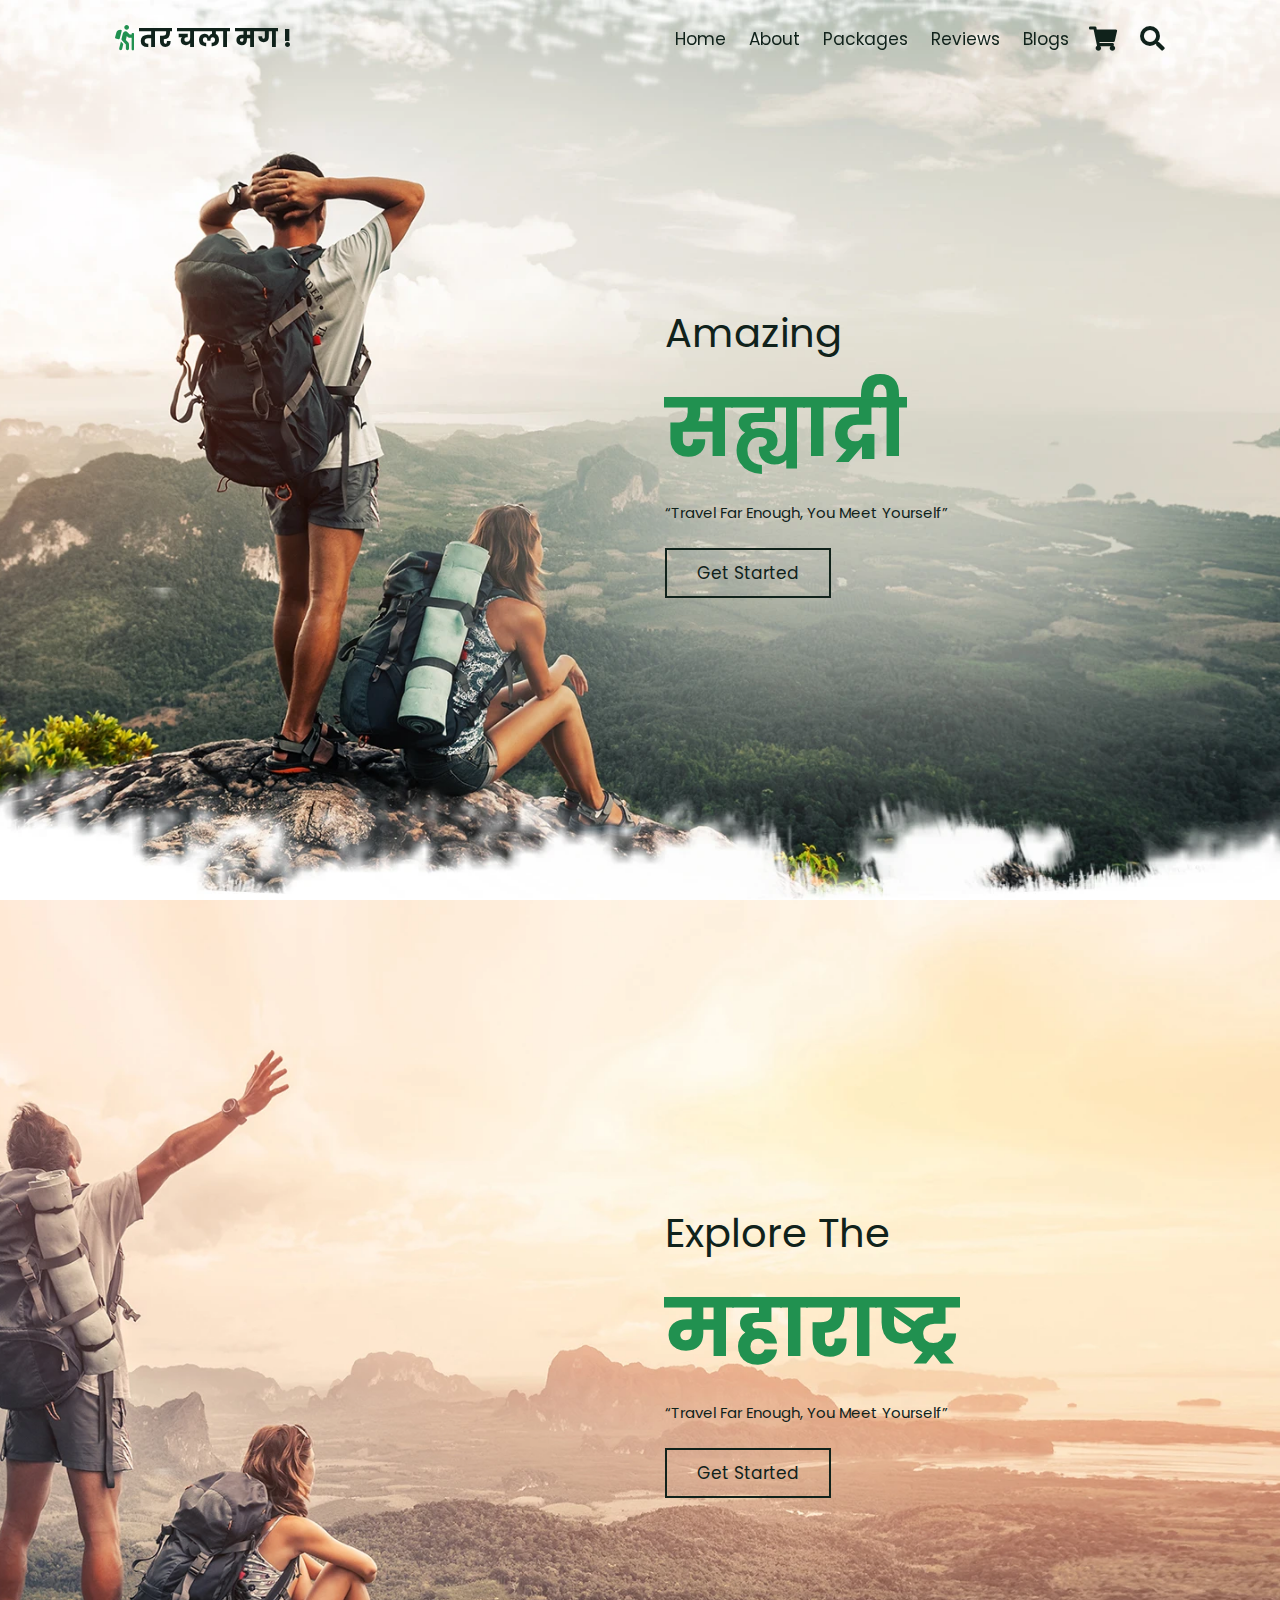
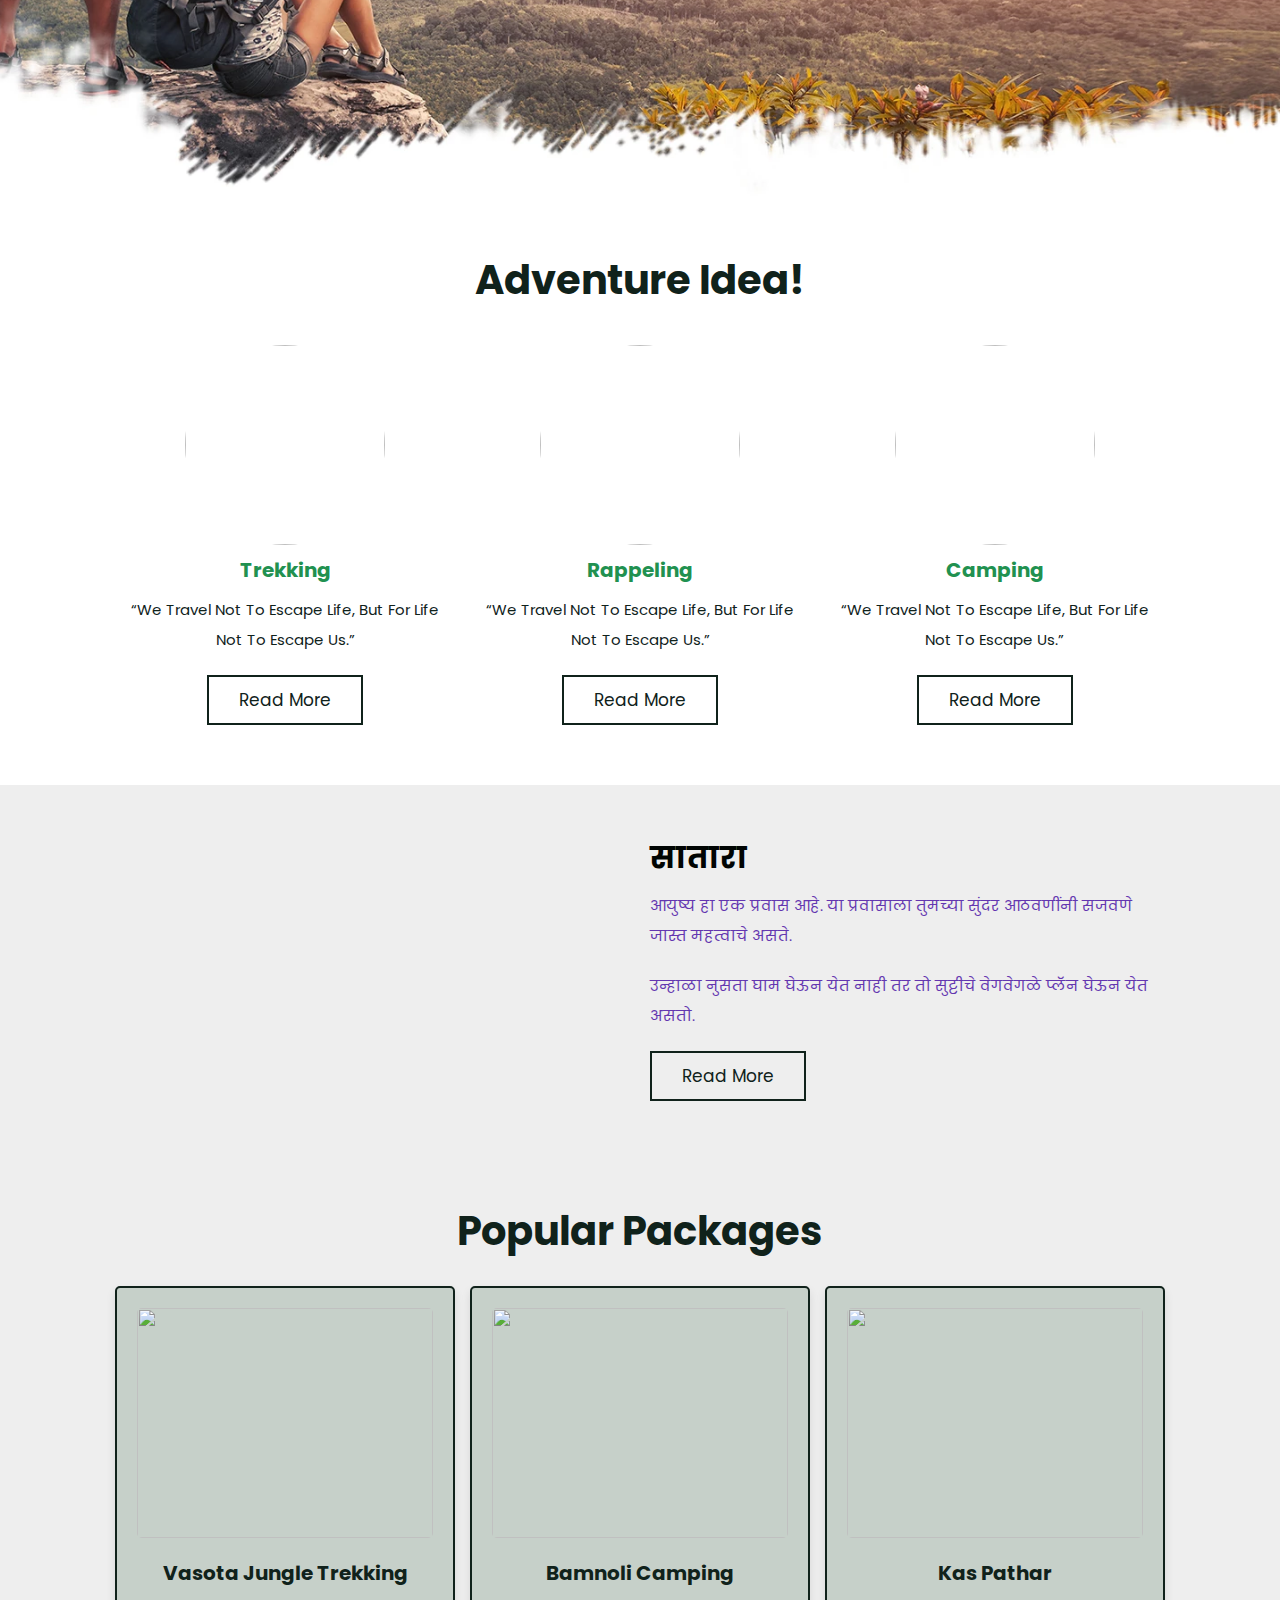
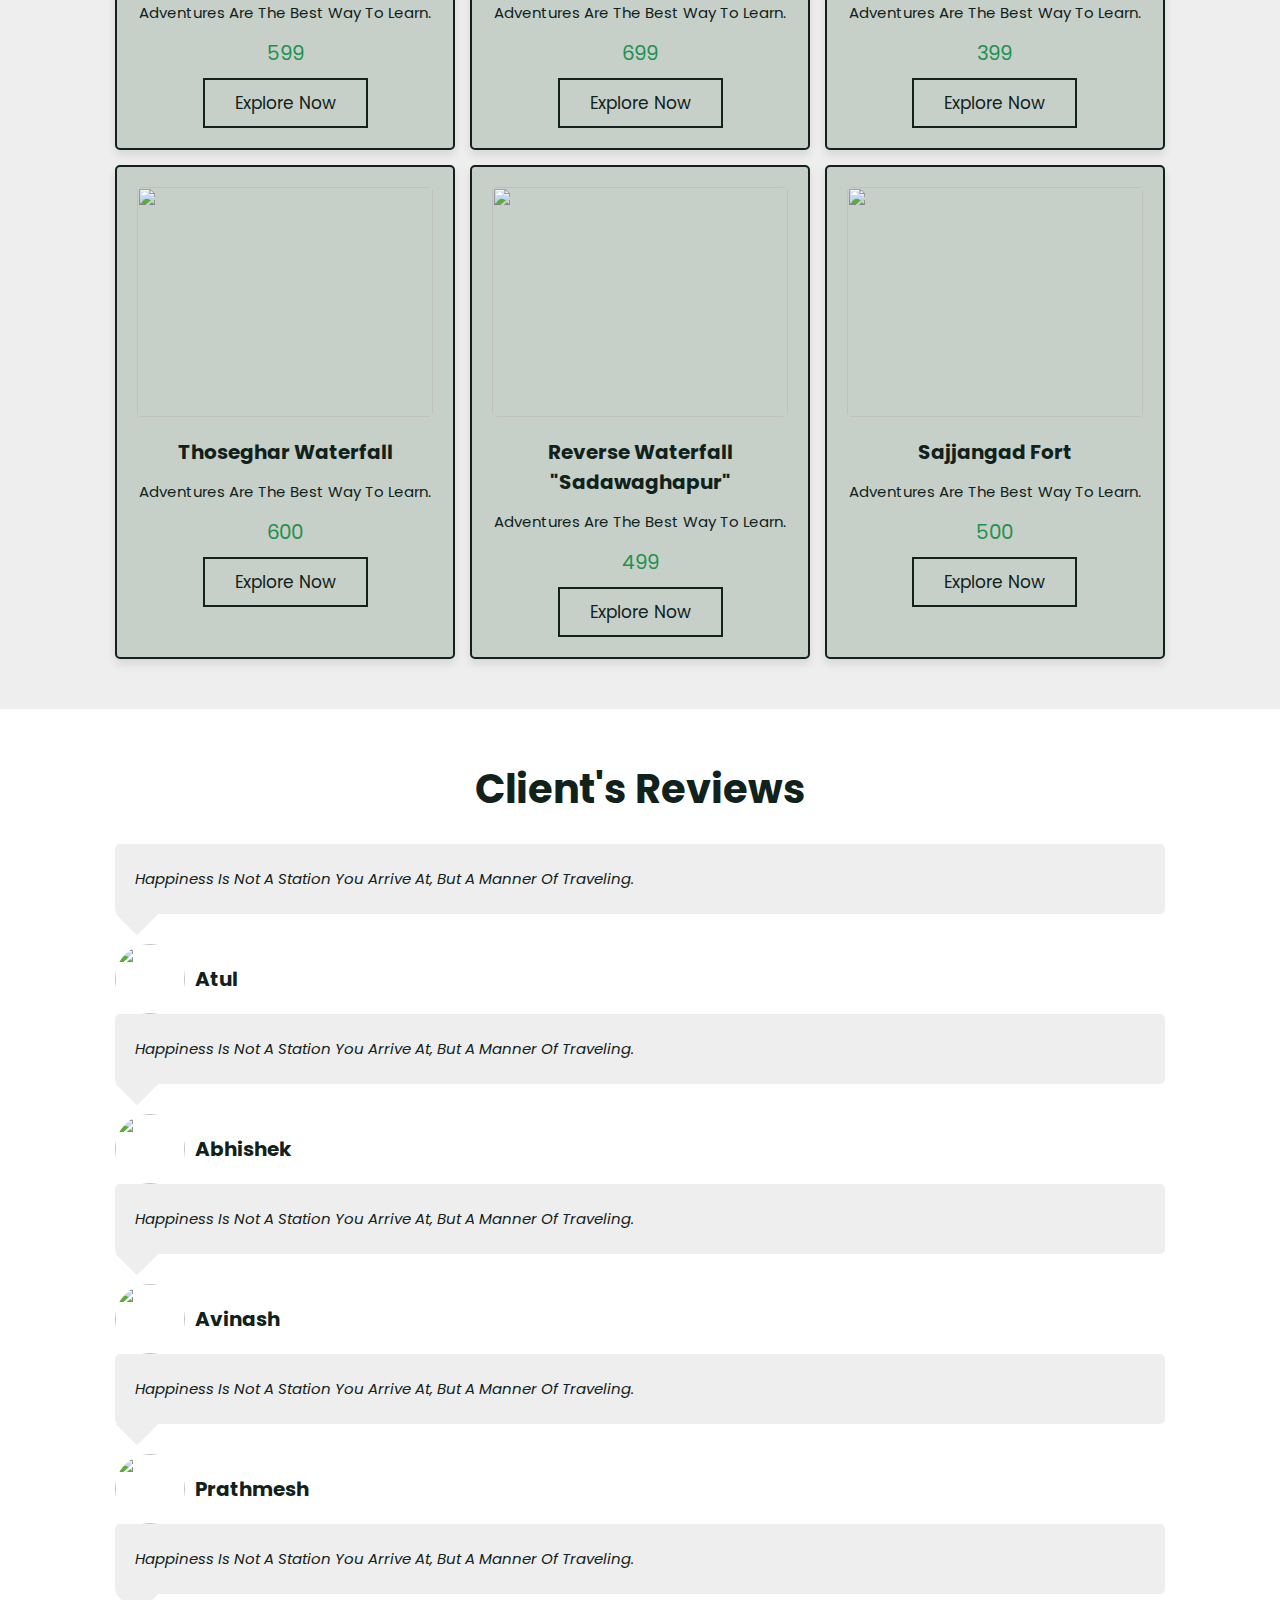
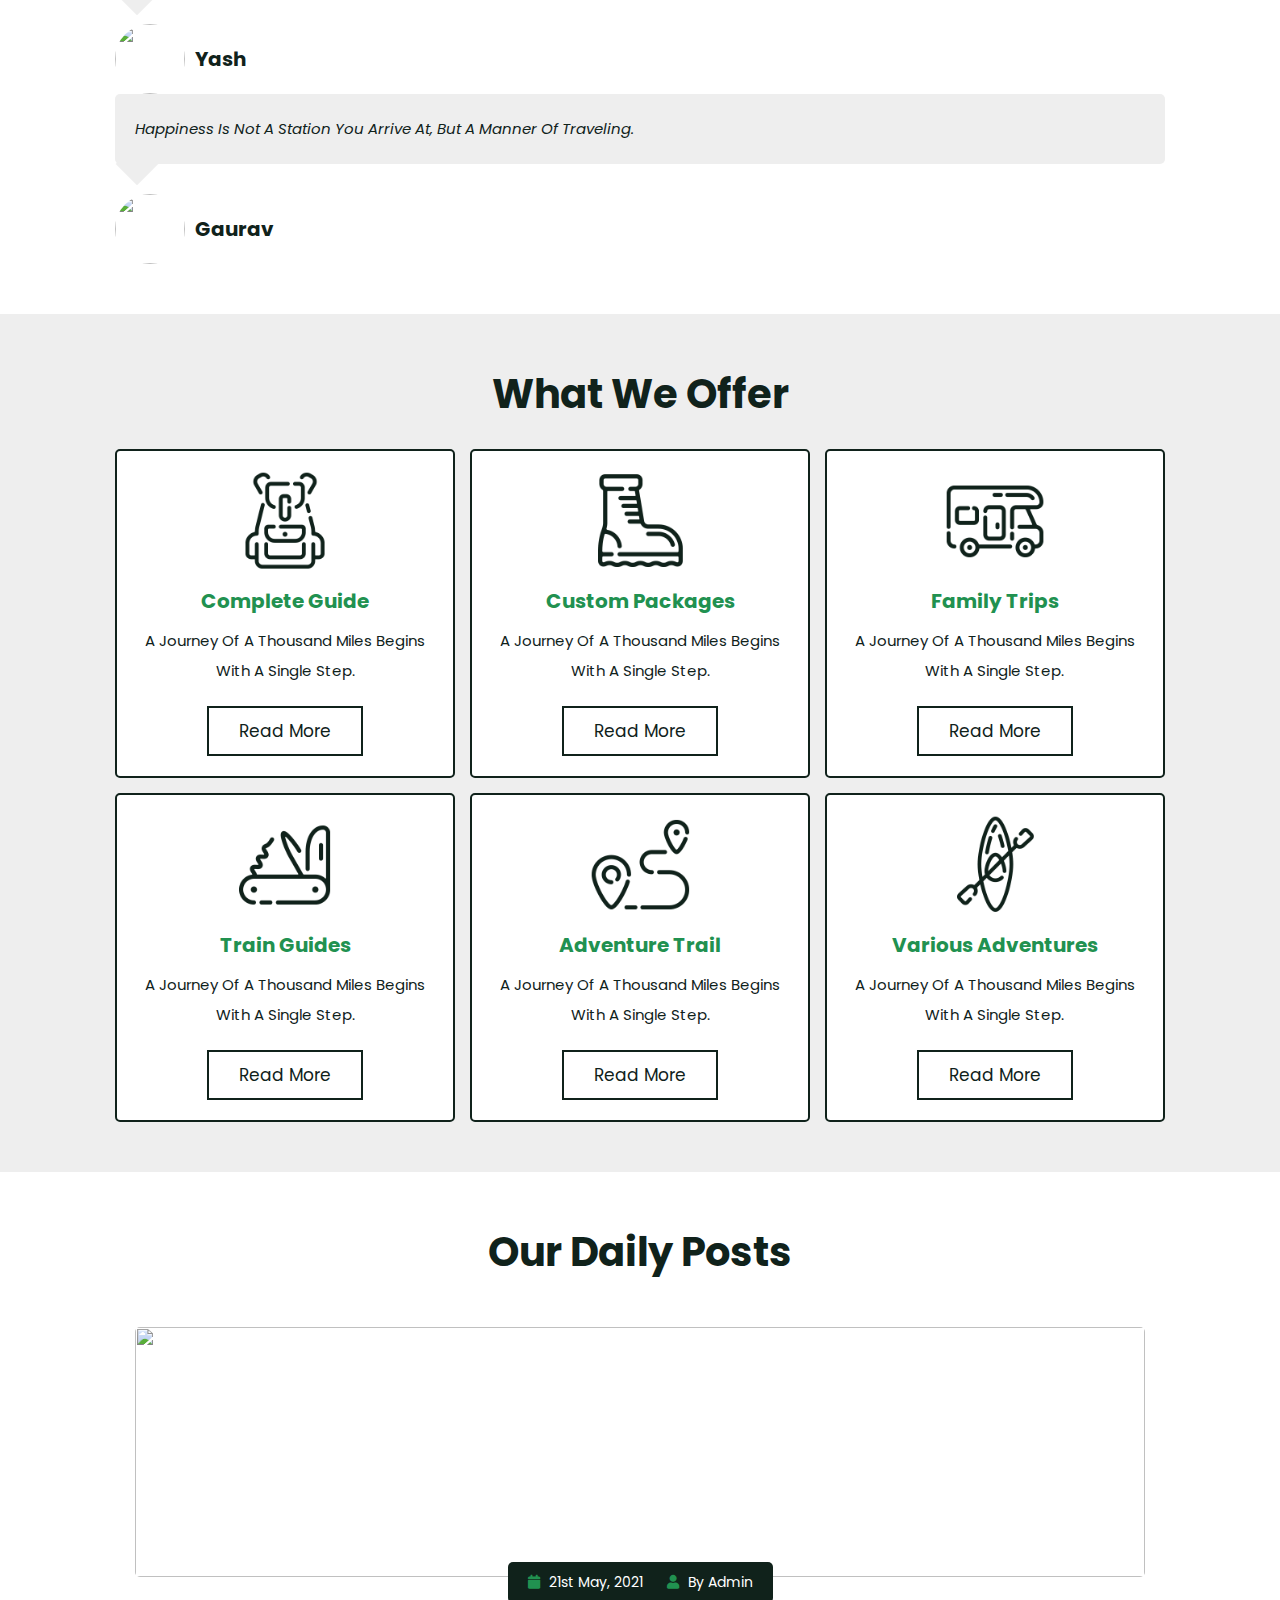
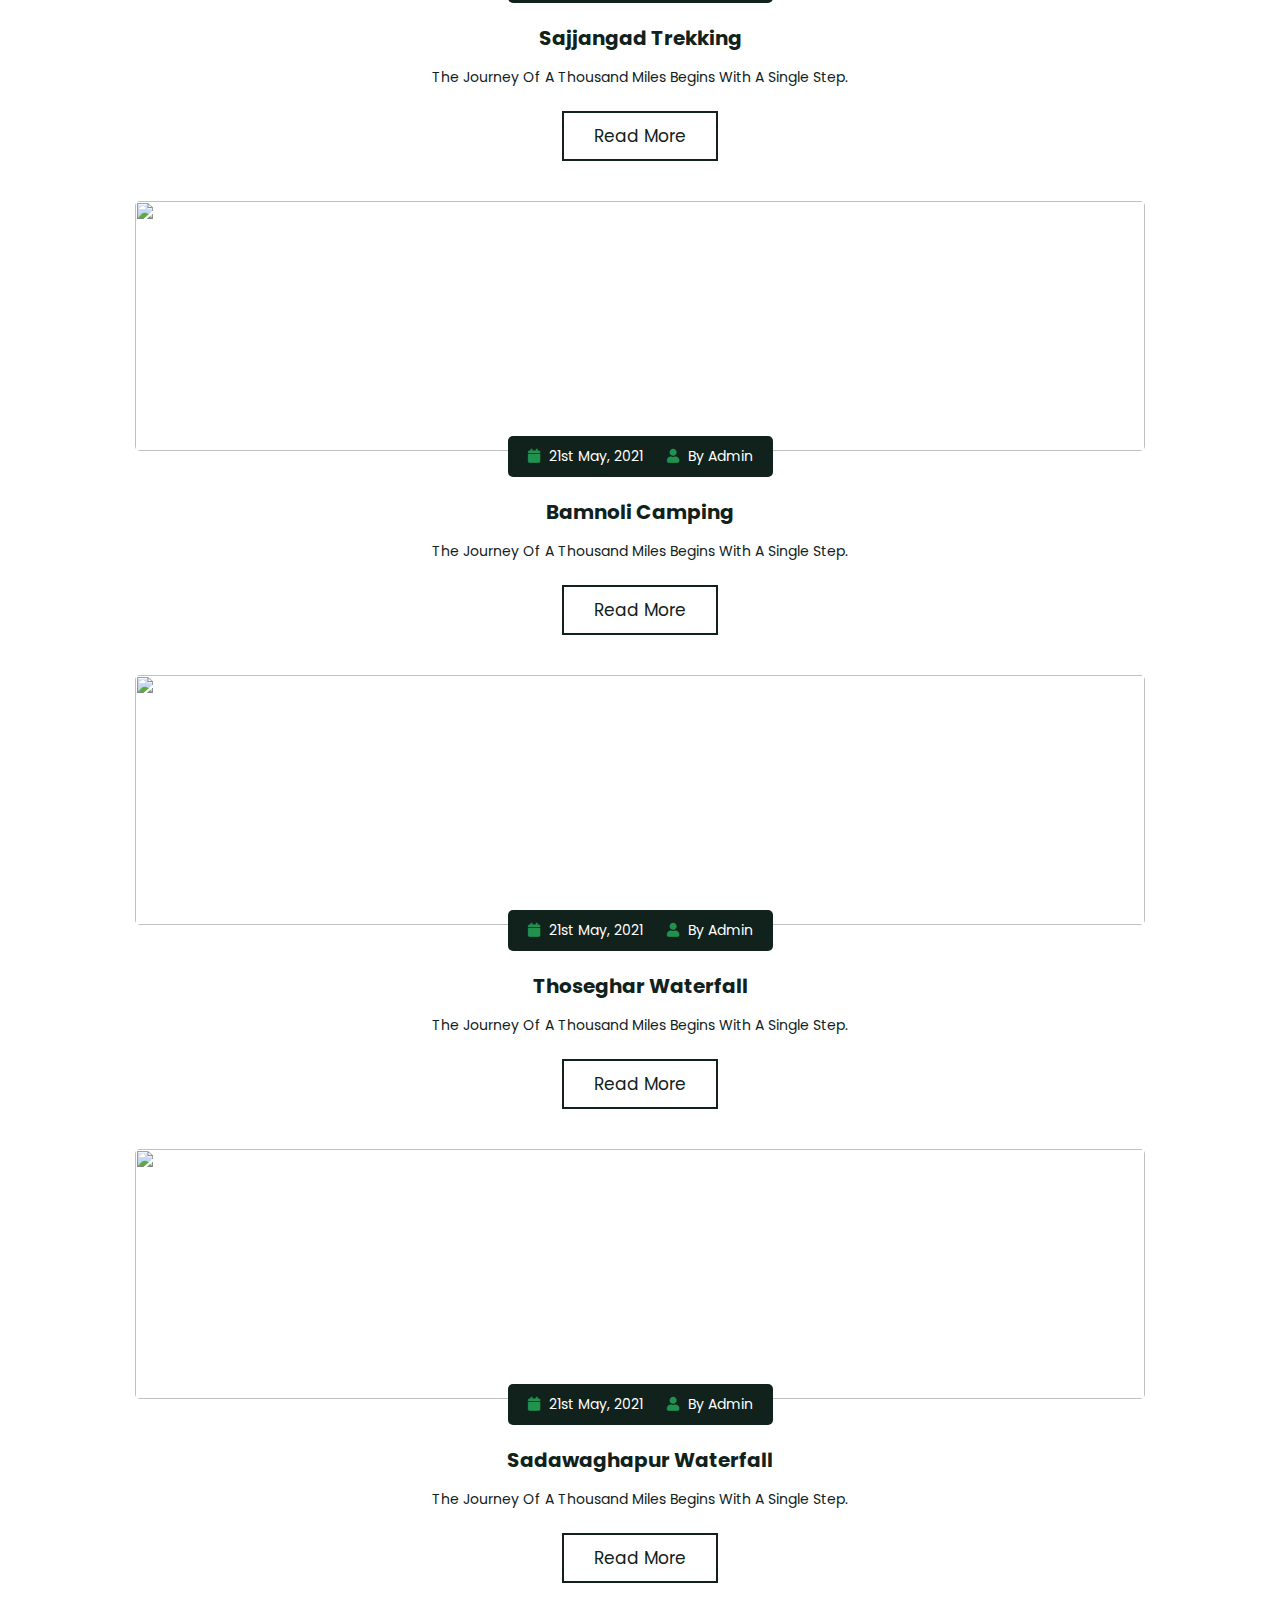
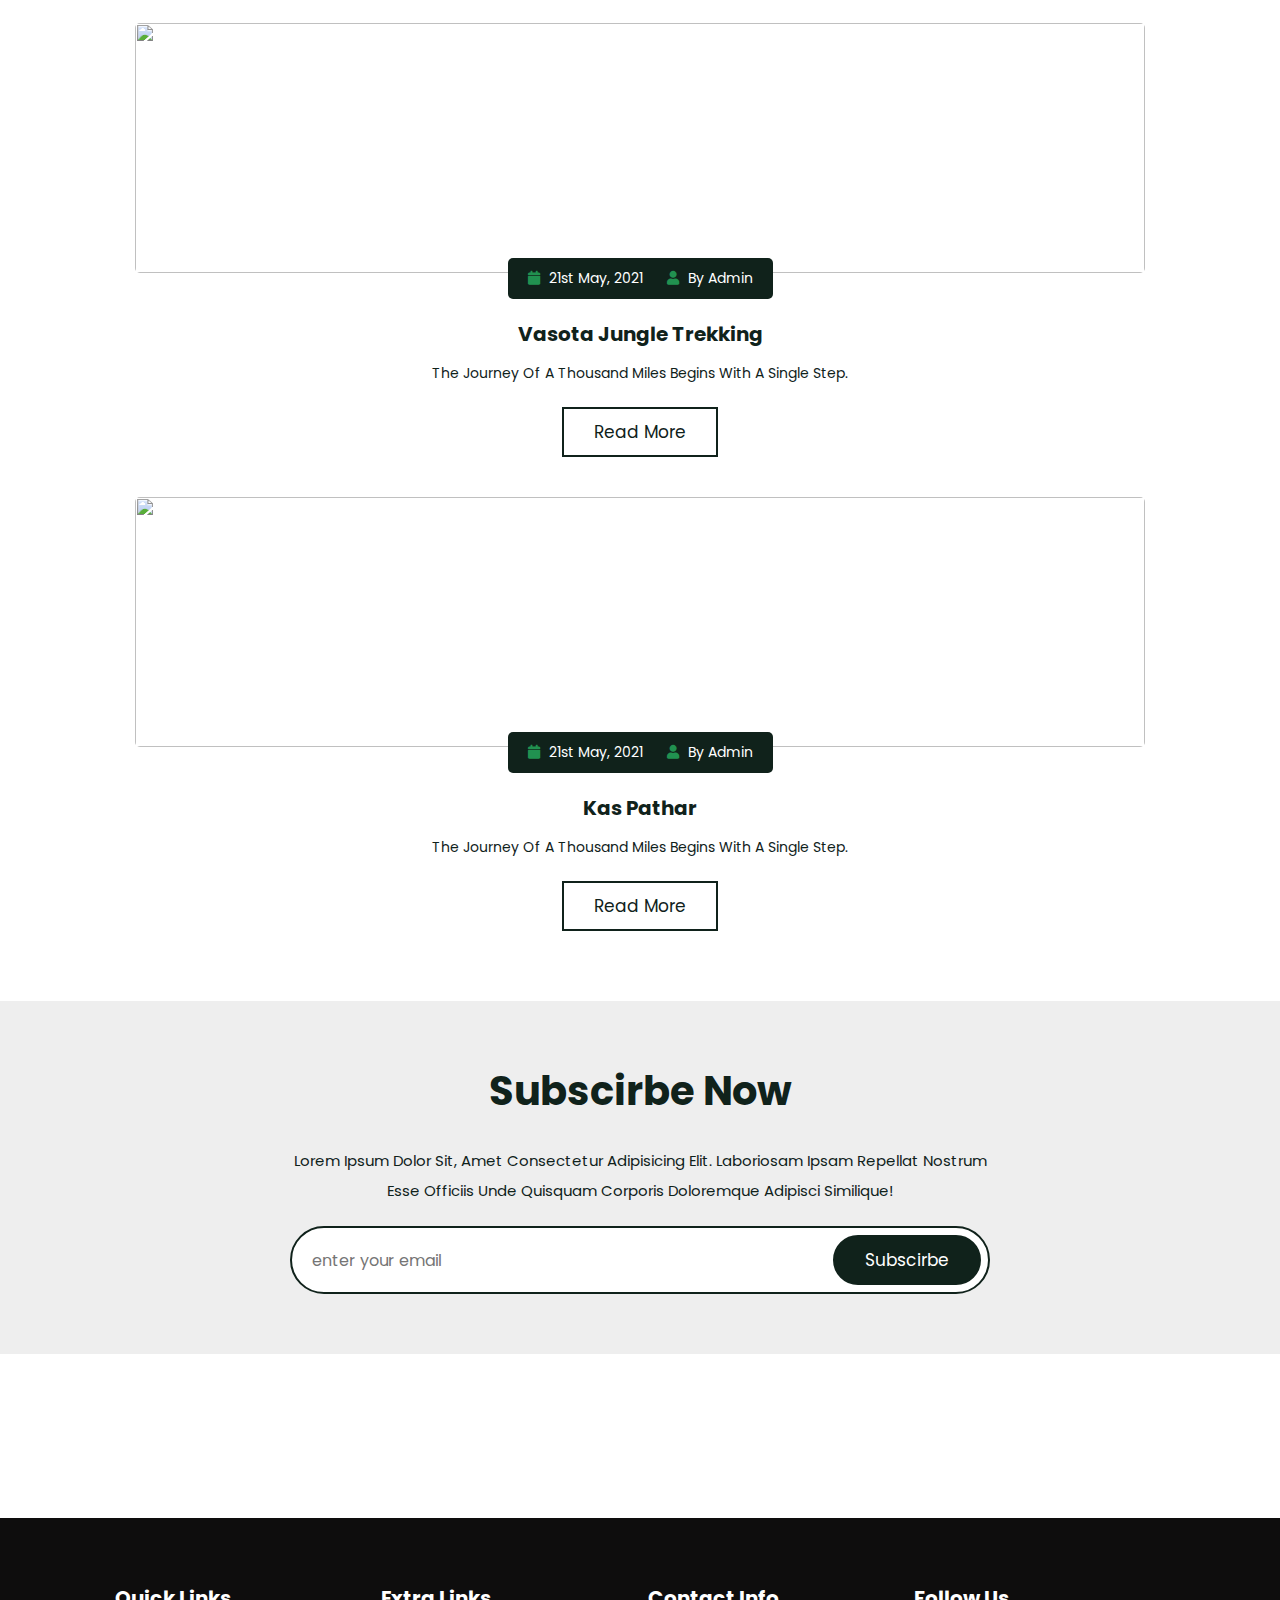
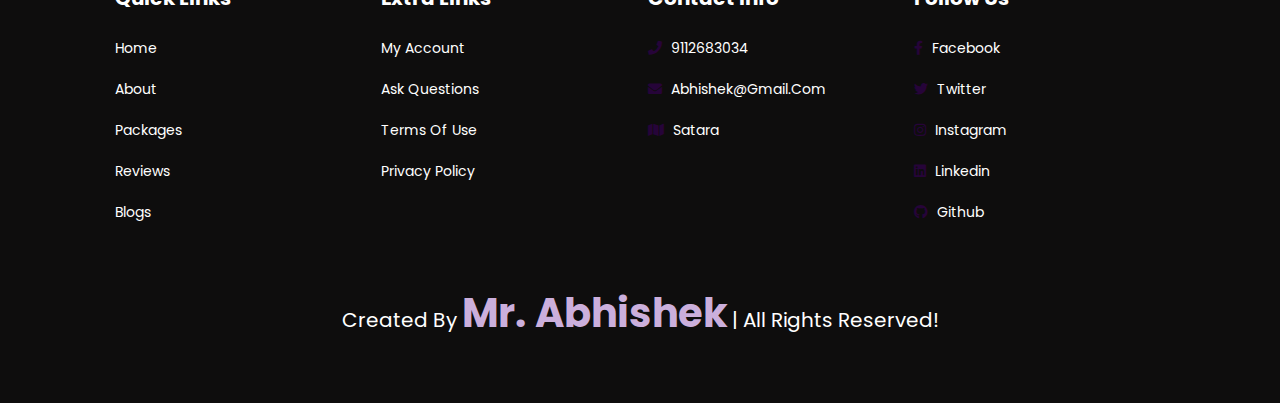
==== index.html @ 370c6c67 "Add files via upload" ====
<!DOCTYPE html>
<html lang="en">
<head>
    <meta charset="UTF-8">
    <meta http-equiv="X-UA-Compatible" content="IE=edge">
    <meta name="viewport" content="width=device-width, initial-scale=1.0">
    <title> सह्याद्रीचे ट्रेकर्स </title>

    <!-- font awesome cdn link  -->
    <link rel="stylesheet" href="https://cdnjs.cloudflare.com/ajax/libs/font-awesome/5.15.4/css/all.min.css">

    <link rel="stylesheet" href="https://unpkg.com/swiper@7/swiper-bundle.min.css" />

    <!-- custom css file link  -->
    <link rel="stylesheet" href="travel.css">

</head>

<header class="header">

    <a href="#" class="logo"> <i class="fas fa-hiking"></i> तर चला मग ! </a>

    <nav class="navbar">
        <div id="nav-close" class="fas fa-times"></div>
        <a href="#home">home</a>
        <a href="#about">about</a>
        <a href="#packages">packages</a>
        <a href="#reviews">reviews</a>
        <a href="#blogs">blogs</a>
    </nav>

    <div class="icons">
        <div id="menu-btn" class="fas fa-bars"></div>
        <a href="#" class="fas fa-shopping-cart"></a>
        <div id="search-btn" class="fas fa-search"></div>
    </div>

</header>

<div class="search-form">

    <div id="close-search" class="fas fa-times"></div>

    <form action="">
        <input type="search" name="" placeholder="search here..." id="search-box">
        <label for="search-box" class="fas fa-search"></label>
    </form>
</div>



<!-- home section starts  -->

<section class="home" id="home">

    <div class="swiper home-slider">

        <div class="swiper-wrapper">

            <div class="swiper-slide">
                <div class="box second" style="background: url(images/home-bg-1.jpg) no-repeat;"> 
				
                    <div class="content">
                        <span>amazing</span>
                        <h3>सह्याद्री</h3>
                        <p>“Travel far enough, you meet yourself”</p>
                        <a href="home.html" class="btn">get started</a>
                    </div>
                </div>
            </div>

            <div class="swiper-slide">
                <div class="box" style="background: url(images/home-bg-3.jpg) no-repeat;">
                    <div class="content">
                        <span>explore the</span>
                        <h3>महाराष्ट्र</h3>
                        <p>“Travel far enough, you meet yourself”</p>
                        <a href="home.html" class="btn">get started</a>
                    </div>
                </div>
            </div>

        </div>

        <div class="swiper-button-next"></div>
        <div class="swiper-button-prev"></div>

    </div>

</section>

<!-- category section starts  -->

<section class="category">

    <h1 class="heading">adventure idea!</h1>

    <div class="box-container">

        <div class="box">
            <img src="E:\Project\images\trekking.jfif" alt="">
            <h3>Trekking</h3>
            <p>“We travel not to escape life, but for life not to escape us.”</p>
            <a href="form.html" class="btn">read more</a>
        </div>

        <div class="box">
            <img src="E:\Project\images\rappelling (1).jfif" alt="">
            <h3>Rappeling</h3>
            <p>“We travel not to escape life, but for life not to escape us.”</p>
            <a href="form.html" class="btn">read more</a>
        </div>

        <div class="box">
            <img src="E:\Project\images\camping.jfif" alt="">
            <h3>Camping</h3>
            <p>“We travel not to escape life, but for life not to escape us.”</p>
            <a href="form.html" class="btn">read more</a>
        </div>

    </div>

</section>

<!-- category section ends -->
<!-- about section starts  -->

<section class="about" id="about">

    <div class="image">
        <img src="E:\Project\images\g-8.JPG" alt="">
    </div>

    <div class="content">
        <h3>सातारा</h3>
        <p>आयुष्य हा एक प्रवास आहे. या प्रवासाला तुमच्या सुंदर आठवणींनी सजवणे जास्त महत्वाचे असते.</p>
        <p>उन्हाळा नुसता घाम घेऊन येत नाही तर तो सुट्टीचे वेगवेगळे प्लॅन घेऊन येत असतो.</p>
        <a href="#" class="btn">read more</a>
    </div>

</section>

<!-- about section ends -->


<!-- packages section starts  -->

<section class="packages" id="packages">

    <h1 class="heading">popular packages</h1>

    <div class="box-container">

        <div class="box">
            <div class="image">
                <img src="E:\Project\images\vasota.jfif" alt="">
            </div>
            <div class="content">
                <h3>Vasota Jungle Trekking</h3>
                <p>Adventures are the best way to learn.</p>
                <div class="price"> 599 </div>
                <a href="form.html" class="btn">explore now</a>
            </div>
        </div>

        <div class="box">
            <div class="image">
                <img src="E:\Project\images\bamnoli.jfif" alt="">
            </div>
            <div class="content">
                <h3>Bamnoli Camping</h3>
                <p>Adventures are the best way to learn.</p>
                <div class="price"> 699 </div>
                <a href="form.html" class="btn">explore now</a>
            </div>
        </div>

        <div class="box">
            <div class="image">
                <img src="E:\Project\images\kas.jfif" alt="">
            </div>
            <div class="content">
                <h3>Kas Pathar</h3>
                <p>Adventures are the best way to learn.</p>
                <div class="price">399</div>
                <a href="./form.html" class="btn" target="_blank">explore now</a>
            </div>
        </div>

        <div class="box">
            <div class="image">
                <img src="E:\Project\images\thoseghar.jfif" alt="">
            </div>
            <div class="content">
                <h3>Thoseghar Waterfall</h3>
                <p>Adventures are the best way to learn.</p>
                <div class="price">600</div>
                <a href="form.html" class="btn">explore now</a>
            </div>
        </div>

        <div class="box">
            <div class="image">
                <img src="E:\Project\images\sada.jfif" alt="">
            </div>
            <div class="content">
                <h3>Reverse Waterfall "Sadawaghapur"</h3>
                <p>Adventures are the best way to learn.</p>
                <div class="price">499</div>
                <a href="form.html" class="btn">explore now</a>
            </div>
        </div>

        <div class="box">
            <div class="image">
                <img src="E:\Project\images\sajjangad.jfif" alt="">
            </div>
            <div class="content">
                <h3>Sajjangad Fort</h3>
                <p>Adventures are the best way to learn.</p>
                <div class="price">500</div>
                <a href="#" class="btn">explore now</a>
            </div>
        </div>

    </div>

</section>

<!-- packages section ends -->

<!-- reviews section starts  -->

<section class="reviews" id="reviews">

    <h1 class="heading">client's reviews</h1>

    <div class="swiper review-slider">

        <div class="swiper-wrapper">

            <div class="swiper-slide slide">
                <p class="text">Happiness is not a station you arrive at, but a manner of traveling.</p>
                <div class="user">
                    <img src="E:\Project\images\download.png" alt="">
                    <div class="info">
                        <h3>Atul</h3>
                       
                    </div>
                </div>
            </div>

            <div class="swiper-slide slide">
                <p class="text">Happiness is not a station you arrive at, but a manner of traveling.</p>
                <div class="user">
                    <img src="E:\Project\images\download.png"alt="">
                    <div class="info">
                        <h3>Abhishek</h3>
                        
                    </div>
                </div>
            </div>

            <div class="swiper-slide slide">
                <p class="text">Happiness is not a station you arrive at, but a manner of traveling.</p>
                <div class="user">
                    <img src="E:\Project\images\download.png" alt="">
                    <div class="info">
                        <h3>Avinash</h3>
                       
                    </div>
                </div>
            </div>

            <div class="swiper-slide slide">
                <p class="text">Happiness is not a station you arrive at, but a manner of traveling.</p>
                <div class="user">
                    <img src="E:\Project\images\download.png" alt="">
                    <div class="info">
                        <h3>Prathmesh</h3>
                        
                    </div>
                </div>
            </div>

            <div class="swiper-slide slide">
                <p class="text">Happiness is not a station you arrive at, but a manner of traveling.</p>
                <div class="user">
                    <img src="E:\Project\images\download.png" alt="">
                    <div class="info">
                        <h3>Yash</h3>
                       
                    </div>
                </div>
            </div>

            <div class="swiper-slide slide">
                <p class="text">Happiness is not a station you arrive at, but a manner of traveling.</p>
                <div class="user">
                    <img src="E:\Project\images\download.png" alt="">
                    <div class="info">
                        <h3>Gaurav</h3>
                        
                    </div>
                </div>
            </div>

        </div>

    </div>

</section>

<!-- reviews section ends -->



<!-- services section starts  -->

<section class="services">

    <h1 class="heading"> what we offer </h1>

    <div class="box-container">

        <div class="box">
            <img src="images/serv-1.png" alt="">
            <h3>complete guide</h3>
            <p>A journey of a thousand miles begins with a single step.</p>
            <a href="#" class="btn">read more</a>
        </div>

        <div class="box">
            <img src="images/serv-2.png" alt="">
            <h3>custom packages</h3>
            <p>A journey of a thousand miles begins with a single step.</p>
            <a href="#" class="btn">read more</a>
        </div>

        <div class="box">
            <img src="images/serv-3.png" alt="">
            <h3>family trips</h3>
            <p>A journey of a thousand miles begins with a single step.</p>
            <a href="#" class="btn">read more</a>
        </div>

        <div class="box">
            <img src="images/serv-4.png" alt="">
            <h3>train guides</h3>
            <p>A journey of a thousand miles begins with a single step.</p>
            <a href="#" class="btn">read more</a>
        </div>

        <div class="box">
            <img src="images/serv-5.png" alt="">
            <h3>adventure trail</h3>
            <p>A journey of a thousand miles begins with a single step.</p>
            <a href="#" class="btn">read more</a>
        </div>

        <div class="box">
            <img src="images/serv-6.png" alt="">
            <h3>various adventures</h3>
            <p>A journey of a thousand miles begins with a single step.</p>
            <a href="#" class="btn">read more</a>
        </div>
        
    </div>

</section>




<!-- blogs section starts  -->

<section class="blogs" id="blogs">

    <h1 class="heading"> our daily posts </h1>

    <div class="swiper blogs-slider">

        <div class="swiper-wrapper">

            <div class="swiper-slide slide">
                <img src="E:\Project\images\sajjangad.jfif" alt="">
                <div class="icons">
                    <a href="#"> <i class="fas fa-calendar"></i> 21st may, 2021 </a>
                    <a href="#"> <i class="fas fa-user"></i> by admin </a>
                </div>
                <h3>Sajjangad Trekking</h3>
                <p>The journey of a thousand miles begins with a single step.</p>
                <a href="#" class="btn">read more</a>
            </div>

            <div class="swiper-slide slide">
                <img src="E:\Project\images\bamnoli.jfif" alt="">
                <div class="icons">
                    <a href="#"> <i class="fas fa-calendar"></i> 21st may, 2021 </a>
                    <a href="#"> <i class="fas fa-user"></i> by admin </a>
                </div>
                <h3>Bamnoli Camping</h3>
                <p>The journey of a thousand miles begins with a single step.</p>
                <a href="#" class="btn">read more</a>
            </div>

            <div class="swiper-slide slide">
                <img src="E:\Project\images\thoseghar.jfif" alt="">
                <div class="icons">
                    <a href="#"> <i class="fas fa-calendar"></i> 21st may, 2021 </a>
                    <a href="#"> <i class="fas fa-user"></i> by admin </a>
                </div>
                <h3>Thoseghar Waterfall</h3>
                <p>The journey of a thousand miles begins with a single step.</p>
                <a href="#" class="btn">read more</a>
            </div>

            <div class="swiper-slide slide">
                <img src="E:\Project\images\sada.jfif" alt="">
                <div class="icons">
                    <a href="#"> <i class="fas fa-calendar"></i> 21st may, 2021 </a>
                    <a href="#"> <i class="fas fa-user"></i> by admin </a>
                </div>
                <h3>Sadawaghapur Waterfall</h3>
                <p>The journey of a thousand miles begins with a single step.</p>
                <a href="#" class="btn">read more</a>
            </div>

            <div class="swiper-slide slide">
                <img src="E:\Project\images\vasota.jfif" alt="">
                <div class="icons">
                    <a href="#"> <i class="fas fa-calendar"></i> 21st may, 2021 </a>
                    <a href="#"> <i class="fas fa-user"></i> by admin </a>
                </div>
                <h3>Vasota Jungle Trekking</h3>
                <p>The journey of a thousand miles begins with a single step.</p>
                <a href="#" class="btn">read more</a>
            </div>

            <div class="swiper-slide slide">
                <img src="E:\Project\images\kas.jfif" alt="">
                <div class="icons">
                    <a href="#"> <i class="fas fa-calendar"></i> 21st may, 2021 </a>
                    <a href="#"> <i class="fas fa-user"></i> by admin </a>
                </div>
                <h3>Kas Pathar</h3>
                <p>The journey of a thousand miles begins with a single step.</p>
                <a href="#" class="btn">read more</a>
            </div>

        </div>

    </div>

</section>

<!-- blogs section ends -->

<!-- newsletter section  -->

<section class="newsletter">

    <div class="content">
        <h1 class="heading">subscirbe now</h1>
        <p>Lorem ipsum dolor sit, amet consectetur adipisicing elit. Laboriosam ipsam repellat nostrum esse officiis unde quisquam corporis doloremque adipisci similique!</p>
        <form action="">
            <input type="email" name="" placeholder="enter your email" id="" class="email">
            <input type="submit" value="subscirbe" class="btn">
        </form>
    </div>

</section>

<section class="clients">

    <div class="swiper clients-slider">
        <div class="swiper-wrapper">
            <div class="swiper-slide silde"><img src="images/client-logo-1.png" alt=""></div>
            <div class="swiper-slide silde"><img src="images/client-logo-2.png" alt=""></div>
            <div class="swiper-slide silde"><img src="images/client-logo-3.png" alt=""></div>
            <div class="swiper-slide silde"><img src="images/client-logo-4.png" alt=""></div>
        </div>
    </div>

</section>

<!-- footer section starts  -->

<section class="footer">

    <div class="box-container">

        <div class="box">
            <h3>quick links</h3>
            <a href="#home">home</a>
            <a href="#about">about</a>
            <a href="#packages">packages</a>
            <a href="#reviews">reviews</a>
            <a href="#blogs">blogs</a>
        </div>

        <div class="box">
            <h3>extra links</h3>
            <a href="#">my account</a>
            <a href="#">ask questions</a>
            <a href="#">terms of use</a>
            <a href="#">privacy policy</a>
        </div>

        <div class="box">
            <h3>contact info</h3>
            <a href="#"> <i class="fas fa-phone"></i> 9112683034 </a>
            <a href="#"> <i class="fas fa-envelope"></i> abhishek@gmail.com </a>
            <a href="#"> <i class="fas fa-map"></i> Satara </a>
        </div>

        <div class="box">
            <h3>follow us</h3>
            <a href="#"> <i class="fab fa-facebook-f"></i> facebook </a>
            <a href="#"> <i class="fab fa-twitter"></i> twitter </a>
            <a href="#"> <i class="fab fa-instagram"></i> instagram </a>
            <a href="#"> <i class="fab fa-linkedin"></i> linkedin </a>
            <a href="#"> <i class="fab fa-github"></i> github </a>
        </div>

    </div>

    <div class="credit">created by <span>mr. Abhishek</span> | all rights reserved!</div>

</section>

<!-- footer section ends -->












<script src="https://unpkg.com/swiper@7/swiper-bundle.min.js"></script>

<!-- custom js file link  -->
<script src="travel.js"></script>

</body>
</html>
---- travel.css ----
@import url("https://fonts.googleapis.com/css2?family=Poppins:ital,wght@0,100;0,300;0,400;0,500;0,600;1,100;1,300&display=swap");
* {
  font-family: 'Poppins', sans-serif;
  margin: 0;
  padding: 0;
  -webkit-box-sizing: border-box;
          box-sizing: border-box;
  outline: none;
  border: none;
  text-decoration: none;
  text-transform: capitalize;
  -webkit-transition: .2s linear;
  transition: .2s linear;
}

html {
  font-size: 62.5%;
  overflow-x: hidden;
  scroll-behavior: smooth;
  scroll-padding-top: 5rem;
}

html::-webkit-scrollbar {
  width: 1rem;
}

html::-webkit-scrollbar-track {
  background: #fff;
}

html::-webkit-scrollbar-thumb {
  background: #10221b;
}

section {
  padding: 5rem 9%;
}

.btn {
  margin-top: 1rem;
  display: inline-block;
  border: 0.2rem solid #10221b;
  color: #10221b;
  cursor: pointer;
  background: none;
  font-size: 1.7rem;
  padding: 1rem 3rem;
}

.btn:hover {
  background: #10221b;
  color: #fff;
}

.heading {
  text-align: center;
  margin-bottom: 2.5rem;
  font-size: 4rem;
  color: #10221b;
}

.header {
  position: fixed;
  top: 0;
  left: 0;
  right: 0;
  padding: 2rem 9%;
  z-index: 1000;
  display: -webkit-box;
  display: -ms-flexbox;
  display: flex;
  -webkit-box-align: center;
      -ms-flex-align: center;
          align-items: center;
}

.header.active {
  background: #fff;
  -webkit-box-shadow: 0 0.5rem 1rem rgba(0, 0, 0, 0.1);
          box-shadow: 0 0.5rem 1rem rgba(0, 0, 0, 0.1);
}

.header .logo {
  margin-right: auto;
  font-size: 2.5rem;
  color: #10221b;
  font-weight: bolder;
}

.header .logo i {
  color: #219150;
}

.header .navbar a {
  margin-left: 2rem;
  font-size: 1.7rem;
  color: #10221b;
}

.header .navbar a:hover {
  color: #219150;
}

.header .navbar #nav-close {
  font-size: 5rem;
  cursor: pointer;
  color: #10221b;
  display: none;
}

.header .icons a,
.header .icons div {
  font-size: 2.5rem;
  margin-left: 2rem;
  cursor: pointer;
  color: #10221b;
}

.header .icons a:hover,
.header .icons div:hover {
  color: #219150;
}

.header #menu-btn {
  display: none;
}

.search-form {
  position: fixed;
  top: 0;
  left: 0;
  height: 100%;
  width: 100%;
  background: rgba(0, 0, 0, 0.8);
  display: -webkit-box;
  display: -ms-flexbox;
  display: flex;
  -webkit-box-align: center;
      -ms-flex-align: center;
          align-items: center;
  -webkit-box-pack: center;
      -ms-flex-pack: center;
          justify-content: center;
  z-index: 10000;
  -webkit-transform: translateY(-110%);
          transform: translateY(-110%);
}

.search-form.active {
  -webkit-transform: translateY(0%);
          transform: translateY(0%);
}

.search-form #close-search {
  position: absolute;
  top: 1.5rem;
  right: 2.5rem;
  cursor: pointer;
  color: #fff;
  font-size: 6rem;
}

.search-form #close-search:hover {
  color: #219150;
}

.search-form form {
  width: 70rem;
  margin: 0 2rem;
  padding-bottom: 2rem;
  border-bottom: 0.2rem solid #fff;
  display: -webkit-box;
  display: -ms-flexbox;
  display: flex;
  -webkit-box-align: center;
      -ms-flex-align: center;
          align-items: center;
}

.search-form form input {
  width: 100%;
  font-size: 2rem;
  color: #fff;
  text-transform: none;
  background: none;
  padding-right: 2rem;
}

.search-form form input::-webkit-input-placeholder {
  color: #aaa;
}

.search-form form input:-ms-input-placeholder {
  color: #aaa;
}

.search-form form input::-ms-input-placeholder {
  color: #aaa;
}

.search-form form input::placeholder {
  color: #aaa;
}

.search-form form label {
  font-size: 3rem;
  cursor: pointer;
  color: #fff;
}

.search-form form label:hover {
  color: #219150;
}

.home {
  padding: 0;
}

.home .box {
  min-height: 100vh;
  display: -webkit-box;
  display: -ms-flexbox;
  display: flex;
  -webkit-box-align: center;
      -ms-flex-align: center;
          align-items: center;
  background-size: cover !important;
  background-position: center !important;
  -webkit-box-pack: end;
      -ms-flex-pack: end;
          justify-content: flex-end;
  padding: 2rem 9%;
}

.home .box.second {
  -webkit-box-pack: start;
      -ms-flex-pack: start;
          justify-content: flex-end;
}

.home .box .content {
  width: 50rem;
}

.home .box .content span {
  font-size: 4rem;
  color: #10221b;
}

.home .box .content h3 {
  font-size: 8rem;
  color: #219150;
  padding-top: .5rem;
  text-transform: uppercase;
}

.home .box .content p {
  line-height: 2;
  color: #10221b;
  font-size: 1.5rem;
  padding: 1rem 0;
}

.swiper-button-next::after,
.swiper-button-prev::after {
  font-size: 3rem;
  color: #10221b;
}

.category .box-container {
  display: -ms-grid;
  display: grid;
  -ms-grid-columns: (minmax(29rem, 1fr))[auto-fit];
      grid-template-columns: repeat(auto-fit, minmax(29rem, 1fr));
  gap: 1.5rem;
}

.category .box-container .box {
  text-align: center;
  padding: 1rem;
}

.category .box-container .box img {
  height: 20rem;
  width: 20rem;
  border-radius: 50%;
  margin-bottom: 1rem;
}

.category .box-container .box h3 {
  font-size: 2rem;
  color: #219150;
}

.category .box-container .box p {
  font-size: 1.5rem;
  color: #10221b;
  padding: 1rem 0;
  line-height: 2;
}

.about {
  background: #eee;
  display: -webkit-box;
  display: -ms-flexbox;
  display: flex;
  -webkit-box-align: center;
      -ms-flex-align: center;
          align-items: center;
  -ms-flex-wrap: wrap;
      flex-wrap: wrap;
  gap: 2rem;
}

.about .image {
  -webkit-box-flex: 1;
      -ms-flex: 1 1 42rem;
          flex: 1 1 42rem;
  padding-right: 5rem;
  padding-bottom: 5rem;
}

.about .image img {
  width: 100%;
  -webkit-box-shadow: 4rem 4rem 0 rgba(0, 0, 0, 0.1);
          box-shadow: 4rem 4rem 0 rgba(0, 0, 0, 0.1);
}

.about .content {
  -webkit-box-flex: 1;
      -ms-flex: 1 1 42rem;
          flex: 1 1 42rem;
}

.about .content h3 {
  font-size: 3rem;
  color: #010503;
}

.about .content p {
  font-size: 1.5rem;
  color: #6336b0;
  padding: 1rem 0;
  line-height: 2;
}

/* .shop .slide {
  border: 0.2rem solid #10221b;
}

.shop .slide:hover .image .icons {
  -webkit-transform: translateY(0);
          transform: translateY(0);
}

.shop .slide .image {
  position: relative;
  overflow: hidden;
  height: 30rem;
  width: 100%;
}

.shop .slide .image img {
  height: 100%;
  width: 100%;
  -o-object-fit: cover;
     object-fit: cover;
}

.shop .slide .image .icons {
  width: 100%;
  position: absolute;
  bottom: 2rem;
  left: 0;
  text-align: center;
  z-index: 10;
  -webkit-transform: translateY(7rem);
          transform: translateY(7rem);
}

.shop .slide .image .icons a {
  height: 4.5rem;
  width: 4.5rem;
  line-height: 4.5rem;
  font-size: 1.7rem;
  background: #10221b;
  color: #fff;
  margin: 0 .2rem;
}

.shop .slide .image .icons a:hover {
  background: #219150;
}

.shop .slide .content {
  padding: 1rem 0;
  text-align: center;
}

.shop .slide .content h3 {
  font-size: 2rem;
  color: #10221b;
}

.shop .slide .content .price {
  padding: 1rem 0;
  padding-top: .5rem;
  font-size: 2rem;
  color: #219150;
}

.shop .slide .content .stars i {
  font-size: 1.7rem;
  color: #10221b;
} */

.packages {
  background: #eee;
}

.packages .box-container {
  display: -ms-grid;
  display: grid;
  -ms-grid-columns: (minmax(32rem, 1fr))[auto-fit];
      grid-template-columns: repeat(auto-fit, minmax(32rem, 1fr));
  gap: 1.5rem;
}

.packages .box-container .box {
  text-align: center;
  background: #c6d0c9;
  border: 0.2rem solid #10221b;
  -webkit-box-shadow: 0 0.5rem 1rem rgba(0, 0, 0, 0.1);
          box-shadow: 0 0.5rem 1rem rgba(0, 0, 0, 0.1);
  border-radius: .5rem;
}

.packages .box-container .box:hover {
  background: #10221b;
}

.packages .box-container .box:hover .content > * {
  color: #fff;
}

.packages .box-container .box:hover .btn {
  border-color: #fff;
}

.packages .box-container .box:hover .btn:hover {
  background: #fff;
  color: #10221b;
}

.packages .box-container .box .image {
  height: 25rem;
  overflow: hidden;
  padding: 2rem;
  padding-bottom: 0;
  border-radius: .5rem;
}

.packages .box-container .box .image img {
  height: 100%;
  width: 100%;
  -o-object-fit: cover;
     object-fit: cover;
  border-radius: .5rem;
}

.packages .box-container .box .content {
  padding: 2rem;
}

.packages .box-container .box .content h3 {
  font-size: 2rem;
  color: #10221b;
}

.packages .box-container .box .content p {
  font-size: 1.5rem;
  color: #10221b;
  padding: 1rem 0;
  line-height: 2;
}

.packages .box-container .box .content .price {
  font-size: 2rem;
  color: #219150;
}

.services {
  background: #eee;
}

.services .box-container {
  display: -ms-grid;
  display: grid;
  -ms-grid-columns: (minmax(31rem, 1fr))[auto-fit];
      grid-template-columns: repeat(auto-fit, minmax(31rem, 1fr));
  gap: 1.5rem;
}

.services .box-container .box {
  text-align: center;
  padding: 2rem;
  border: 0.2rem solid #10221b;
  border-radius: .5rem;
  background: #fff;
}

.services .box-container .box:hover {
  background: #10221b;
}

.services .box-container .box:hover img {
  -webkit-filter: invert(1);
          filter: invert(1);
}

.services .box-container .box:hover p {
  color: #fff;
}

.services .box-container .box:hover .btn {
  border-color: #fff;
  color: #fff;
}

.services .box-container .box:hover .btn:hover {
  background: #fff;
  color: #10221b;
}

.services .box-container .box img {
  height: 10rem;
  margin-bottom: 1rem;
}

.services .box-container .box h3 {
  font-size: 2rem;
  color: #219150;
}

.services .box-container .box p {
  font-size: 1.5rem;
  color: #10221b;
  padding: 1rem 0;
  line-height: 2;
}

.reviews .slide .text {
  padding: 2rem;
  font-size: 1.5rem;
  font-style: italic;
  background: #eee;
  border-radius: .5rem;
  color: #10221b;
  line-height: 2;
  position: relative;
  z-index: 0;
  margin-bottom: 3rem;
}

.reviews .slide .text::before {
  content: '';
  position: absolute;
  bottom: -1.5rem;
  left: .7rem;
  height: 3rem;
  width: 3rem;
  background: #eee;
  -webkit-transform: rotate(45deg);
          transform: rotate(45deg);
}

.reviews .slide .user {
  display: -webkit-box;
  display: -ms-flexbox;
  display: flex;
  -webkit-box-align: center;
      -ms-flex-align: center;
          align-items: center;
  gap: 1rem;
}

.reviews .slide .user img {
  height: 7rem;
  width: 7rem;
  border-radius: 50%;
}

.reviews .slide .user h3 {
  font-size: 2rem;
  color: #10221b;
}

.reviews .slide .user span {
  color: #219150;
  font-size: 1.5rem;
}

.blogs .slide {
  text-align: center;
  padding: 2rem;
}

.blogs .slide img {
  height: 25rem;
  width: 100%;
  -o-object-fit: cover;
     object-fit: cover;
  border-radius: .5rem;
}

.blogs .slide .icons {
  background: #10221b;
  border-radius: .5rem;
  padding: 1rem;
  position: relative;
  top: -2rem;
  display: inline-block;
}

.blogs .slide .icons a {
  font-size: 1.4rem;
  color: #fff;
  margin: 0 1rem;
}

.blogs .slide .icons a:hover {
  color: #219150;
}

.blogs .slide .icons a i {
  padding-right: .5rem;
  color: #219150;
}

.blogs .slide h3 {
  font-size: 2rem;
  color: #10221b;
}

.blogs .slide p {
  font-size: 1.4rem;
  padding: 1rem 0;
  line-height: 2;
  color: #10221b;
}

.newsletter {
  background: #eee;
}

.newsletter .content {
  max-width: 70rem;
  margin: 1rem auto;
  text-align: center;
}

.newsletter .content p {
  font-size: 1.5rem;
  line-height: 2;
  color: #10221b;
}

.newsletter .content form {
  margin-top: 2rem;
  background: #fff;
  border-radius: 5rem;
  border: 0.2rem solid #10221b;
  padding: .7rem;
  display: -webkit-box;
  display: -ms-flexbox;
  display: flex;
}

.newsletter .content form .email {
  width: 100%;
  background: none;
  text-transform: none;
  font-size: 1.6rem;
  color: #10221b;
  padding: 0 1.3rem;
}

.newsletter .content form .btn {
  margin-top: 0;
  border-radius: 5rem;
  background: #10221b;
  color: #fff;
}

.newsletter .content form .btn:hover {
  background: none;
  color: #10221b;
}

.clients .silde {
  text-align: center;
}

.clients .silde img {
  height: 12rem;
}

.footer {
  background: -webkit-gradient(linear, left top, left bottom, from(rgba(0, 0, 0, 0.5)), to(rgba(0, 0, 0, 0.5))), url(../images/footer-bg.jpg) no-repeat;
  background: linear-gradient(rgba(0, 0, 0, 0.5), rgba(0, 0, 0, 0.5)), url(../images/footer-bg.jpg) no-repeat;
  background: #0e0d0d;
  background-size: cover;
  background-position: center;
  background-attachment: fixed;
}

.footer .box-container {
  display: -ms-grid;
  display: grid;
  -ms-grid-columns: (minmax(25rem, 1fr))[auto-fit];
      grid-template-columns: repeat(auto-fit, minmax(25rem, 1fr));
  gap: 1.5rem;
}

.footer .box-container .box h3 {
  font-size: 2rem;
  padding: 1.5rem 0;
  color: #fff;
}

.footer .box-container .box a {
  display: block;
  font-size: 1.4rem;
  color: #fff;
  padding: 1rem 0;
}

.footer .box-container .box a i {
  color: #260439;
  padding-right: .5rem;
}

.footer .box-container .box a:hover {
  color: #260439;
}

.footer .box-container .box a:hover i {
  padding-right: 2rem;
}

.footer .credit {
  text-align: center;
  margin-top: 2.5rem;
  padding: 1rem;
  padding-top: 2.5rem;
  font-size: 2rem;
  color: #fff;
}

.footer .credit span {
  color: #cbafdc;
  font-size: 4rem;
  font-weight: bolder;
}

@media (max-width: 1200px) {
  .header {
    padding: 2rem;
  }
  section {
    padding: 3rem 2rem;
  }
}

@media (max-width: 991px) {
  html {
    font-size: 55%;
    scroll-padding-top: 7rem;
  }
  .home .box {
    padding: 2rem;
    -webkit-box-pack: center;
        -ms-flex-pack: center;
            justify-content: center;
    background-position: right !important;
  }
  .home .box.second {
    -webkit-box-pack: center;
        -ms-flex-pack: center;
            justify-content: center;
    background-position: left !important;
  }
  .home .box .content {
    text-align: center;
  }
  .home .box .content span {
    font-size: 3rem;
  }
  .home .box .content h3 {
    font-size: 4rem;
  }
}

@media (max-width: 768px) {
  .header #menu-btn {
    display: inline-block;
  }
  .header .navbar {
    position: fixed;
    top: 0;
    left: -110%;
    background: #fff;
    z-index: 10000;
    width: 35rem;
    height: 100%;
    display: -webkit-box;
    display: -ms-flexbox;
    display: flex;
    -webkit-box-orient: vertical;
    -webkit-box-direction: normal;
        -ms-flex-flow: column;
            flex-flow: column;
    -webkit-box-align: center;
        -ms-flex-align: center;
            align-items: center;
    -webkit-box-pack: center;
        -ms-flex-pack: center;
            justify-content: center;
  }
  .header .navbar.active {
    left: 0;
    -webkit-box-shadow: 0 0 0 100vw rgba(0, 0, 0, 0.8);
            box-shadow: 0 0 0 100vw rgba(0, 0, 0, 0.8);
  }
  .header .navbar a {
    margin: 1rem 0;
    font-size: 3rem;
  }
  .header .navbar #nav-close {
    display: block;
    position: absolute;
    top: 1rem;
    right: 2rem;
  }
  .swiper-button-next::after,
  .swiper-button-prev::after {
    display: none;
  }
}

@media (max-width: 450px) {
  html {
    font-size: 50%;
  }
  .heading {
    font-size: 3rem;
  }
}
/*# sourceMappingURL=style.css.map */
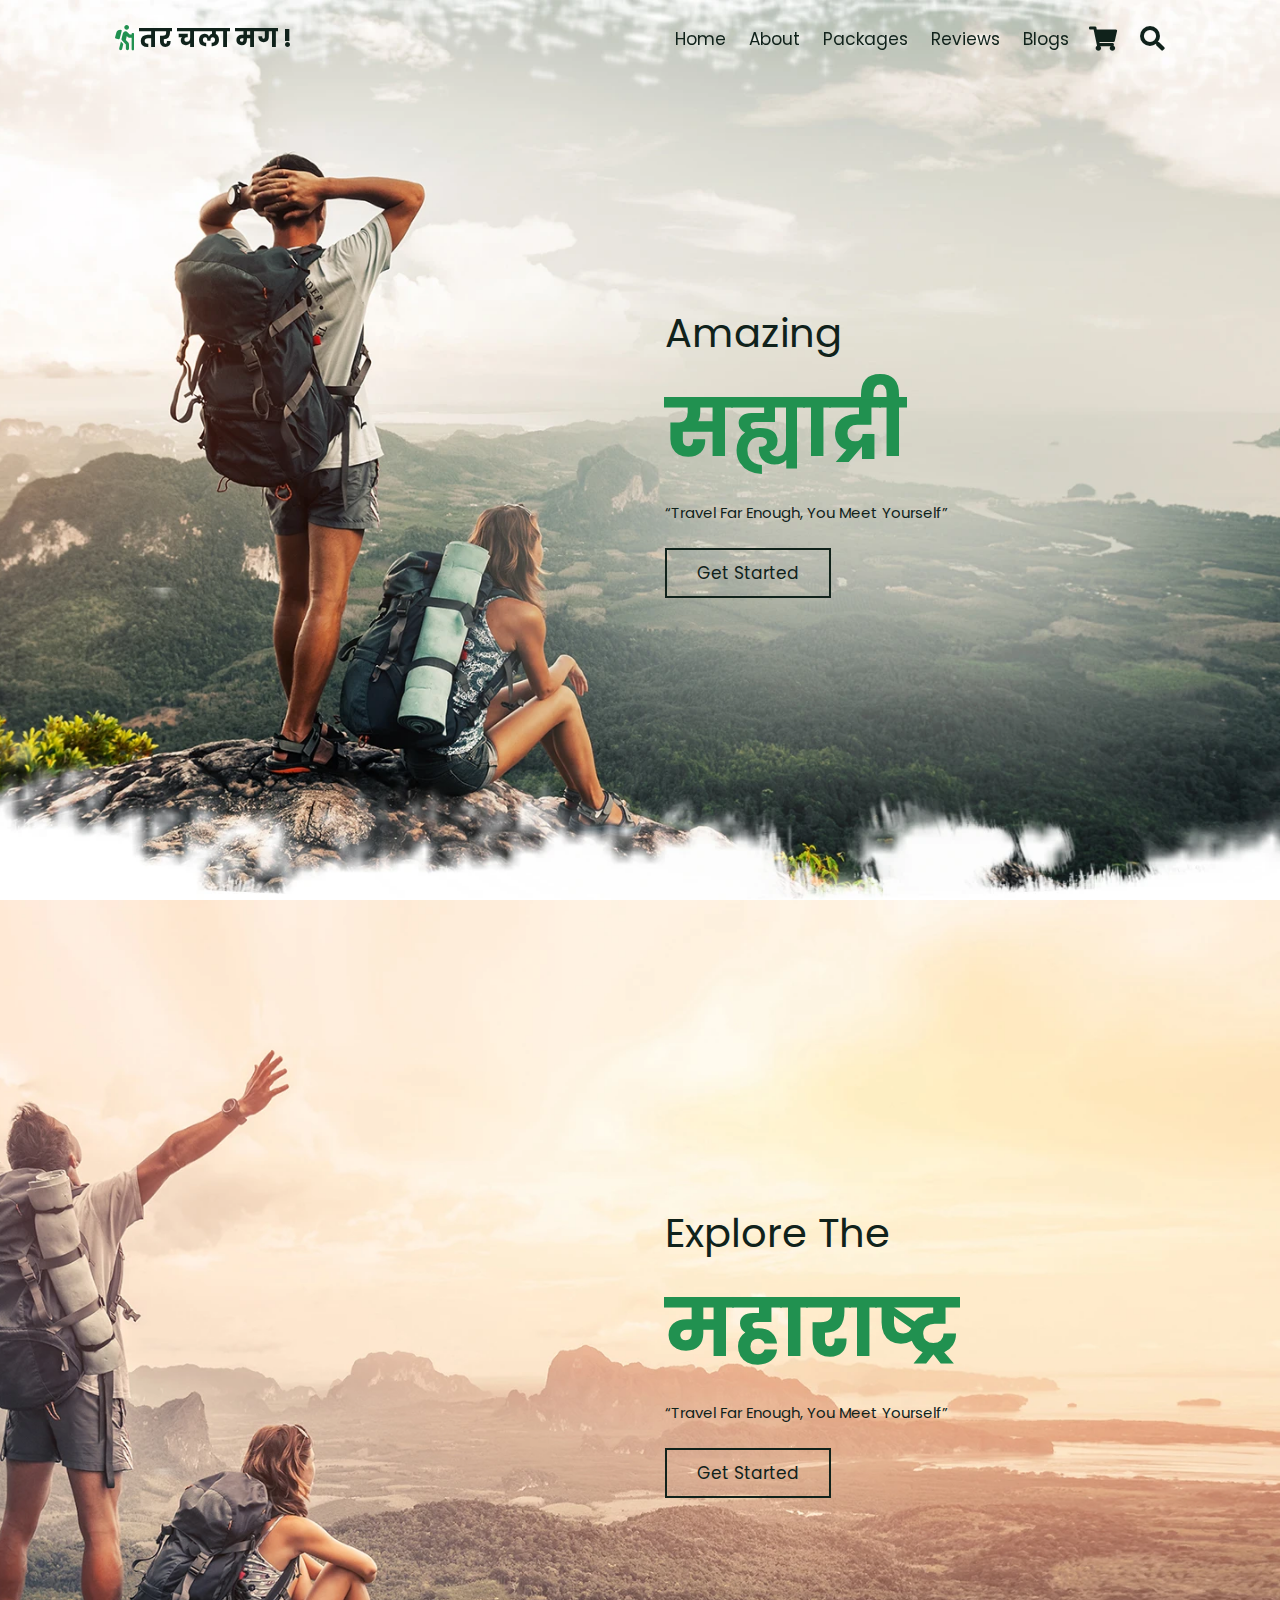
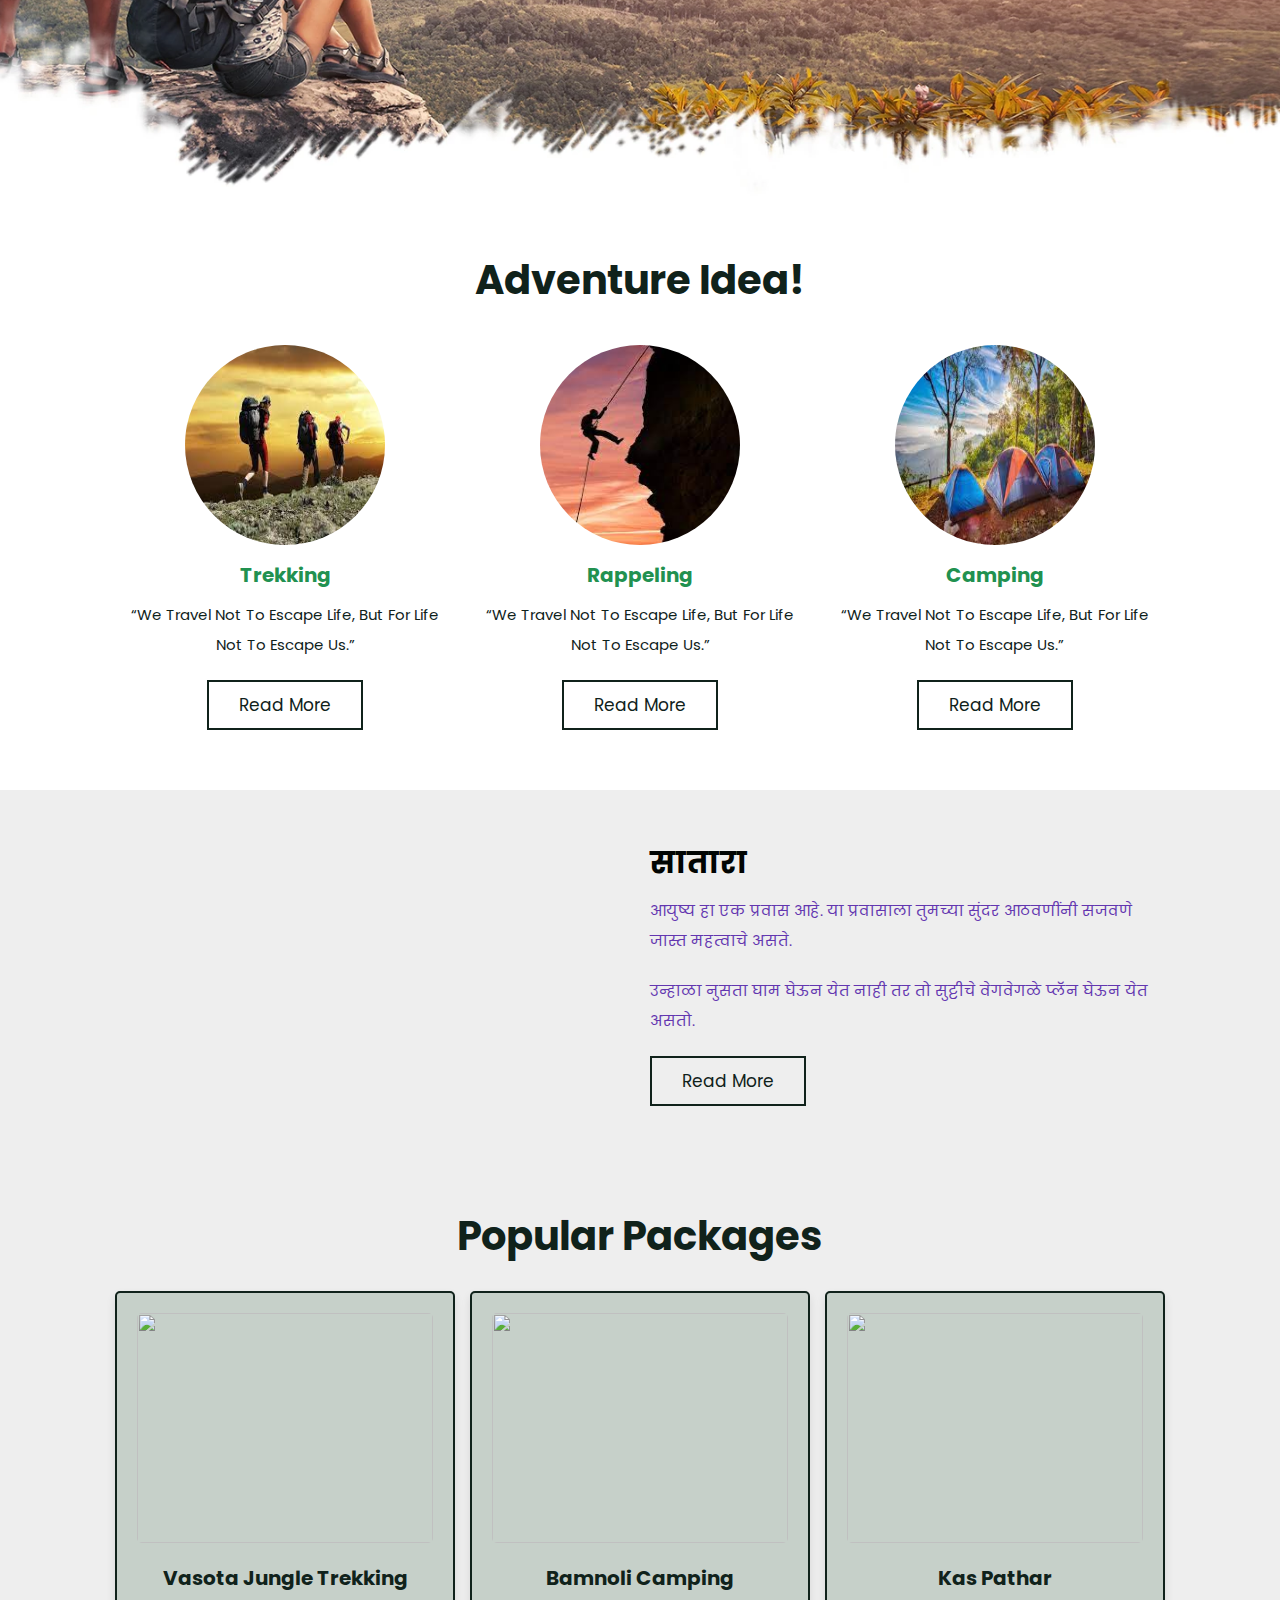
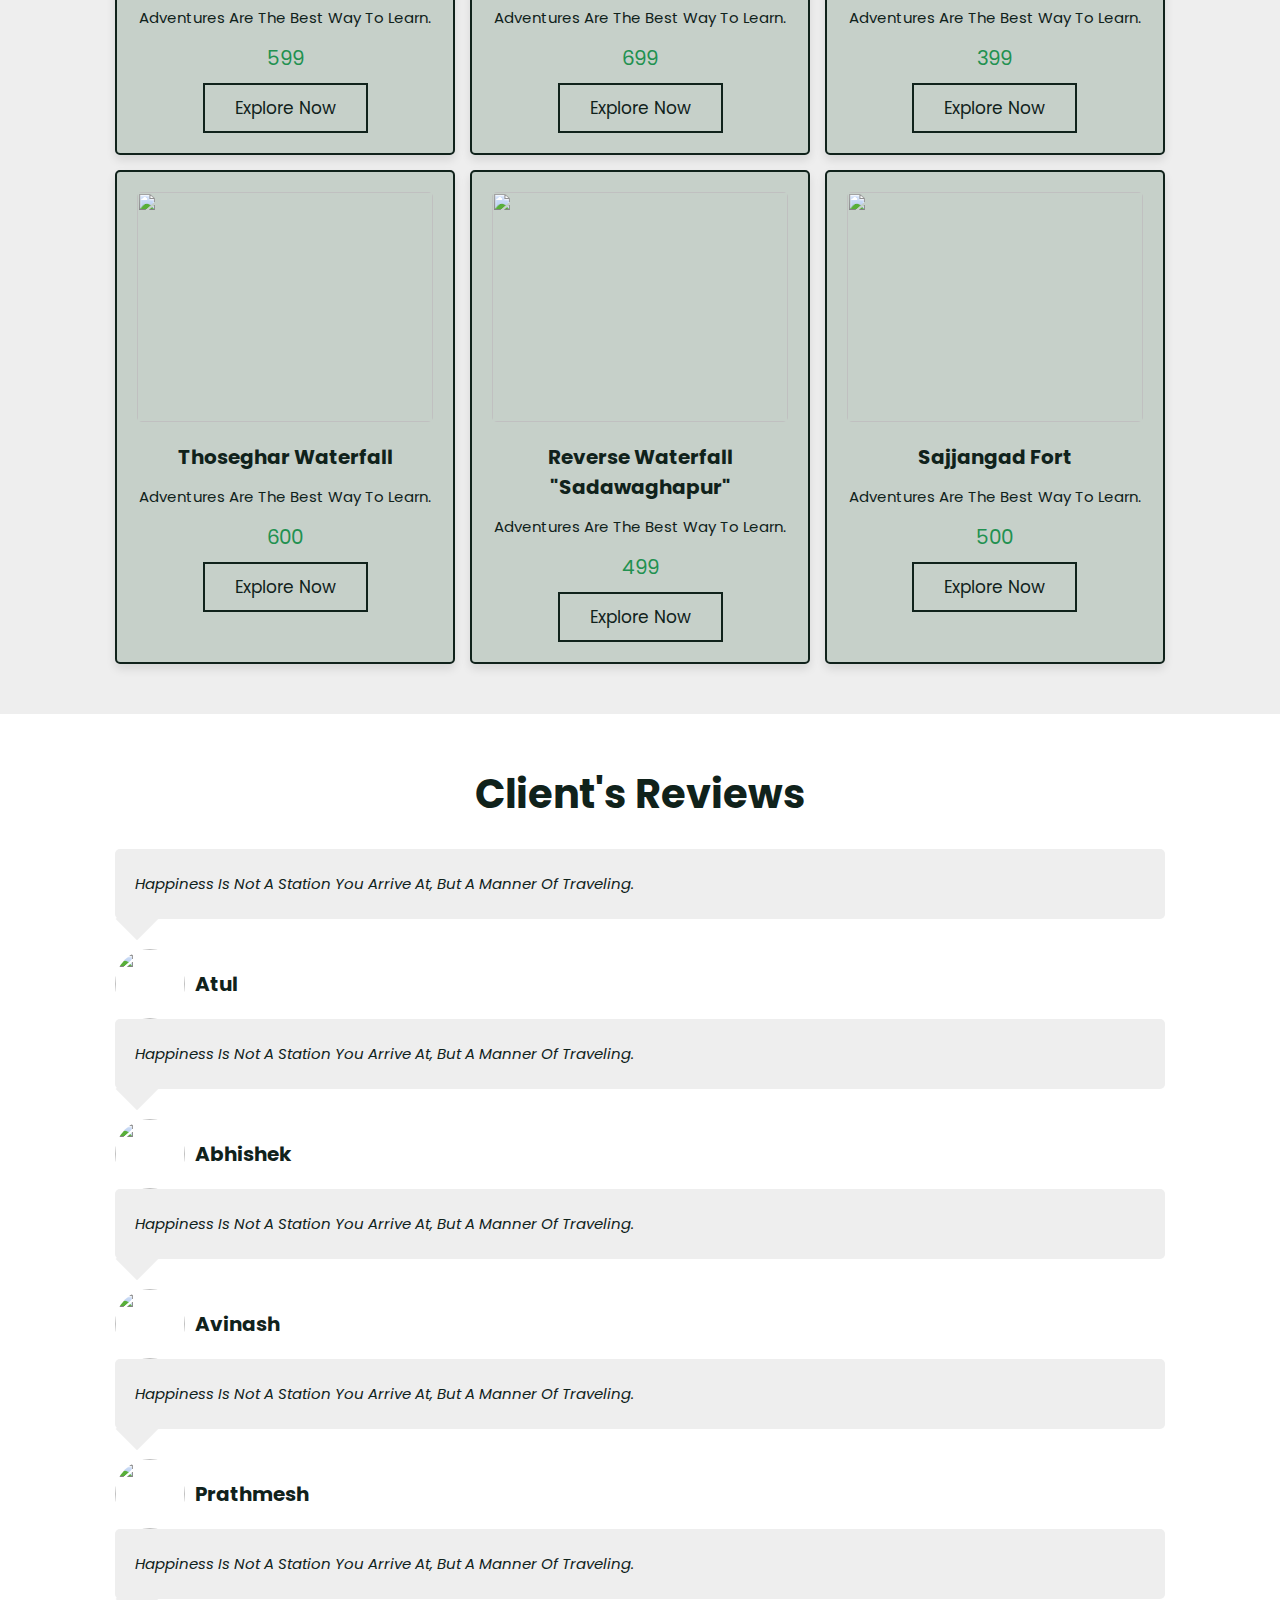
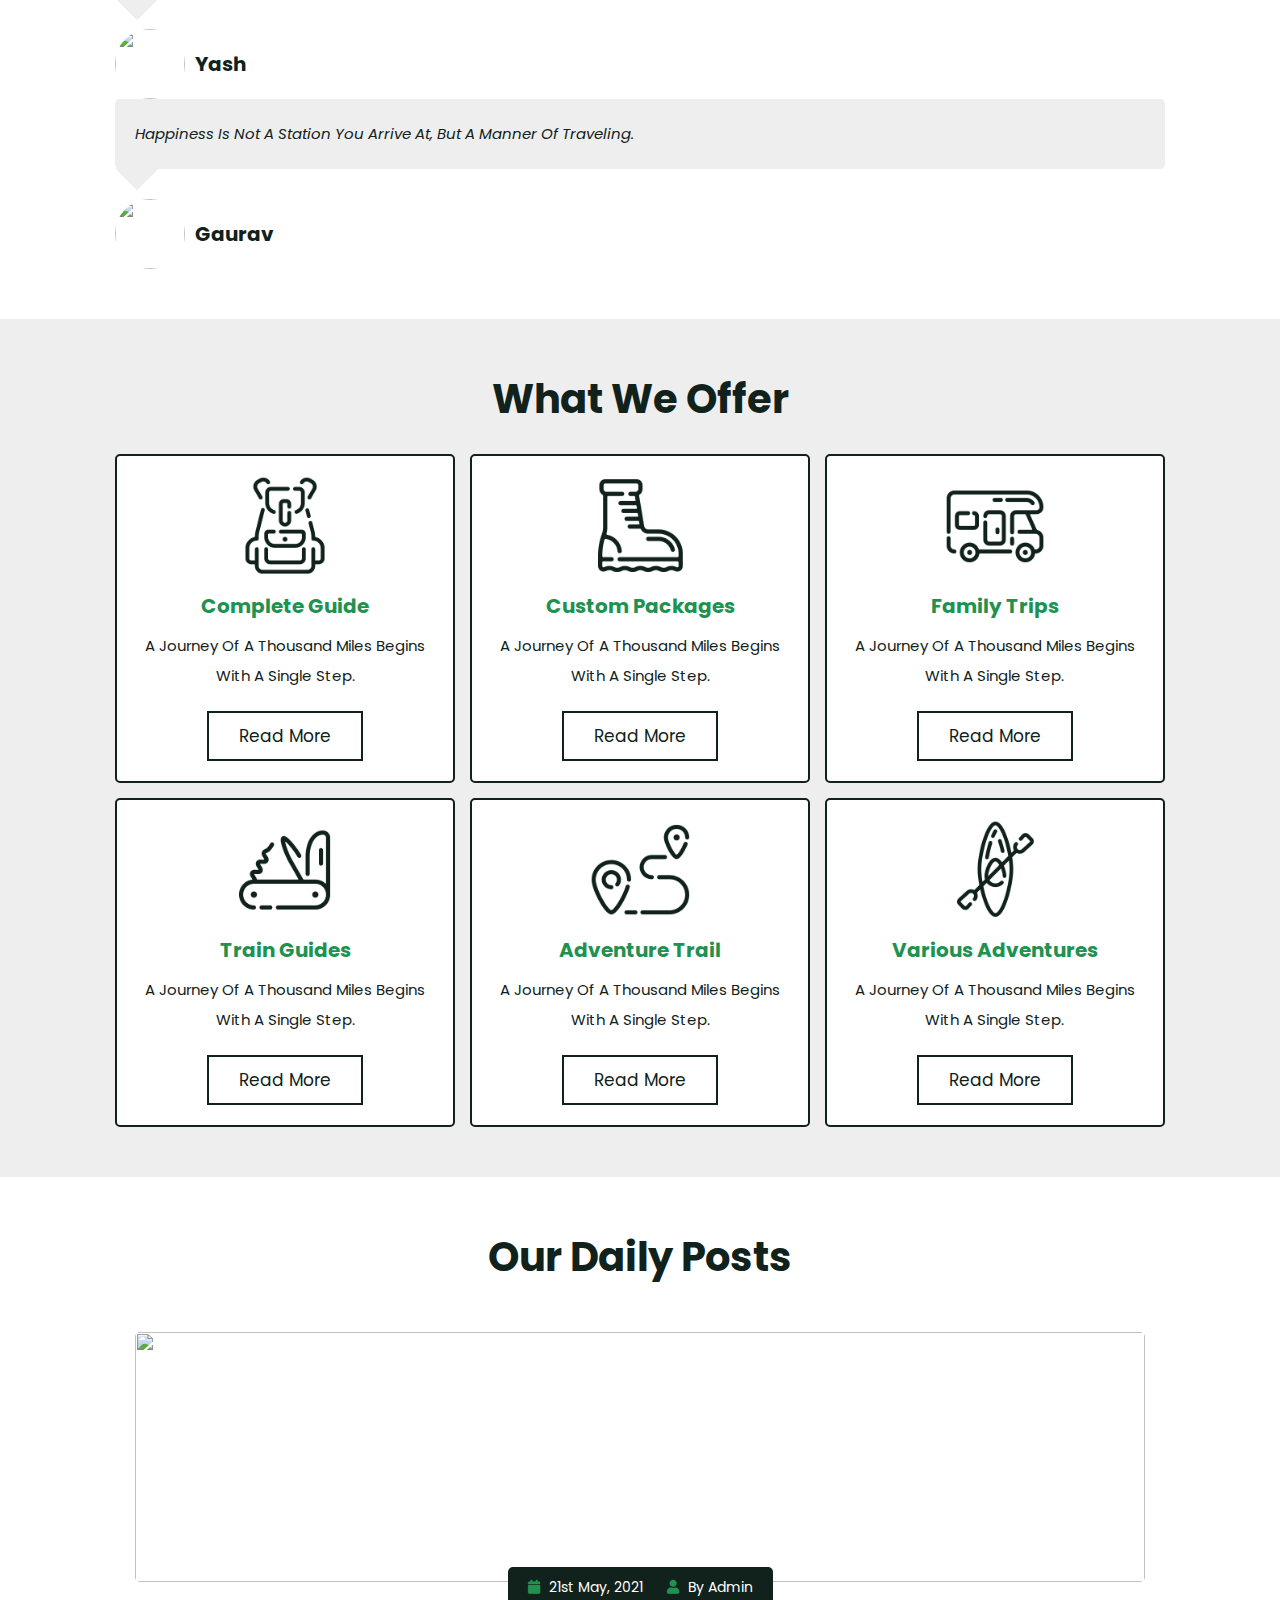
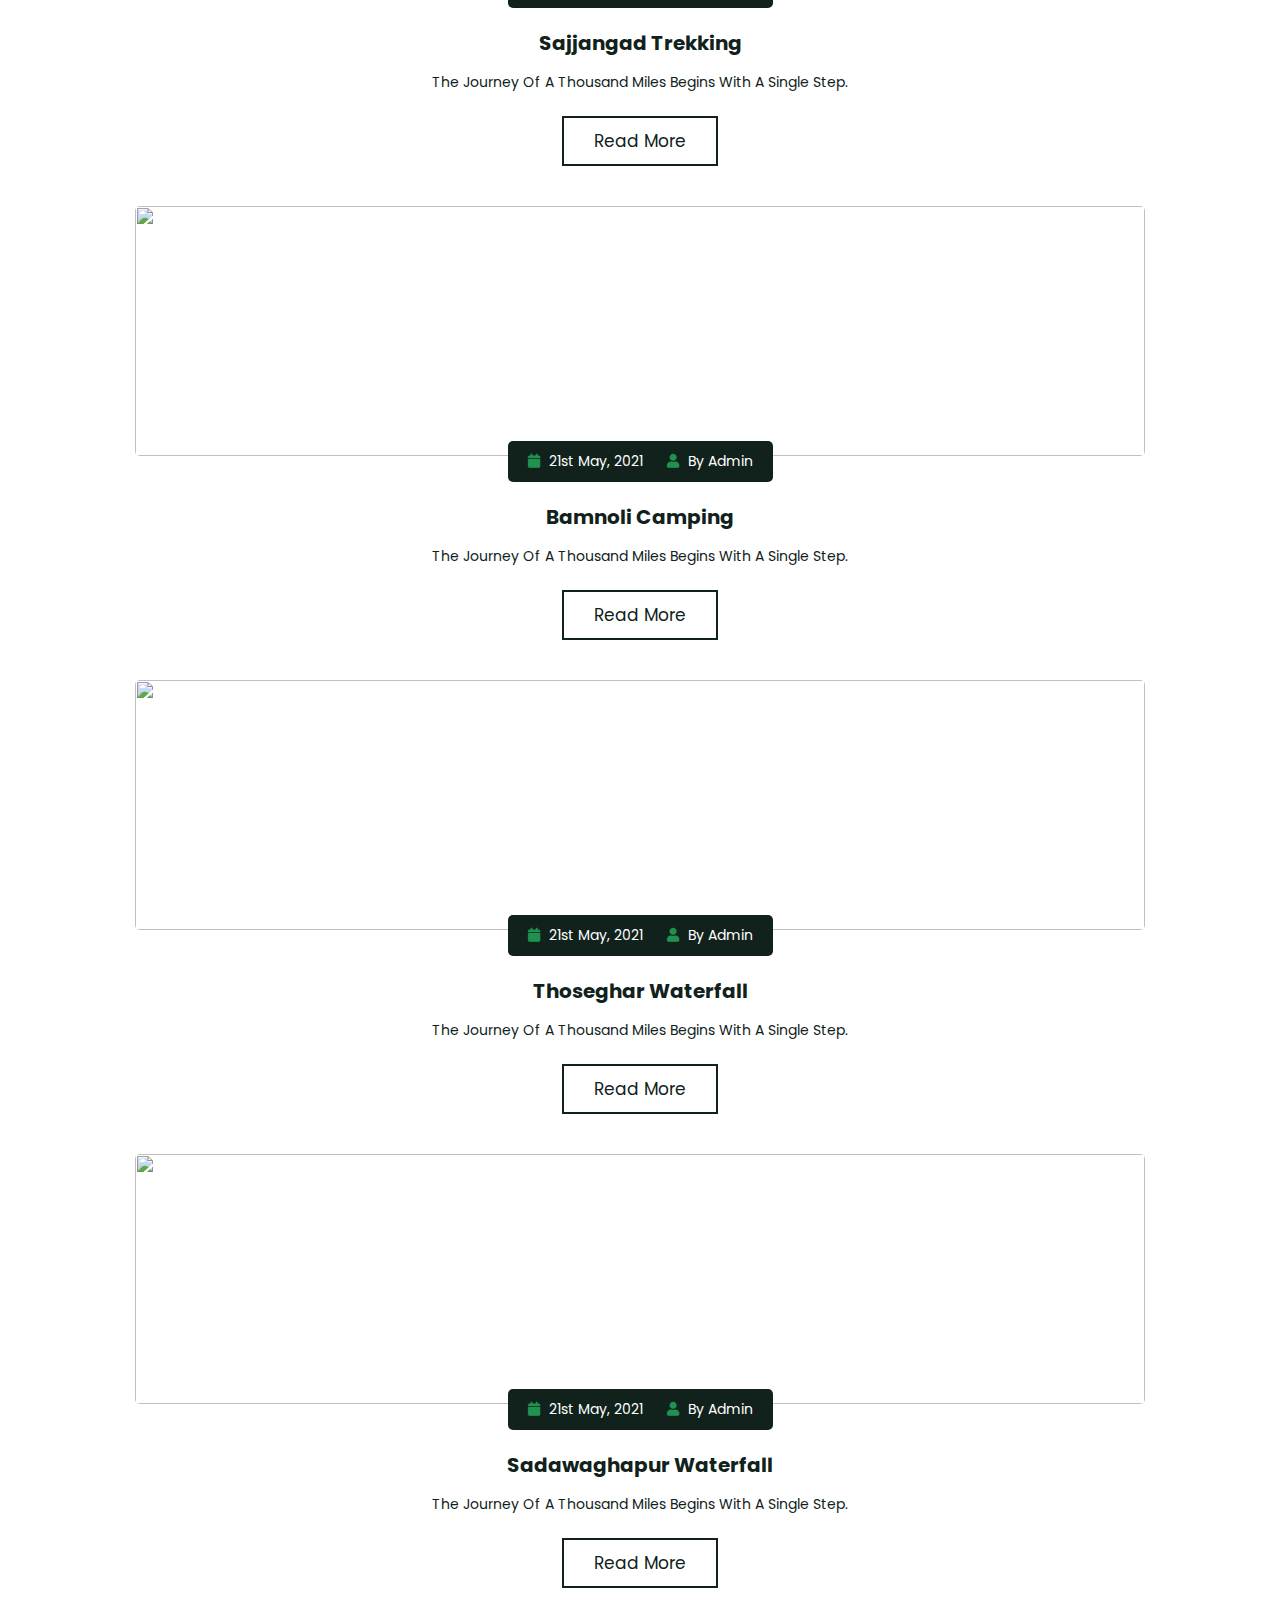
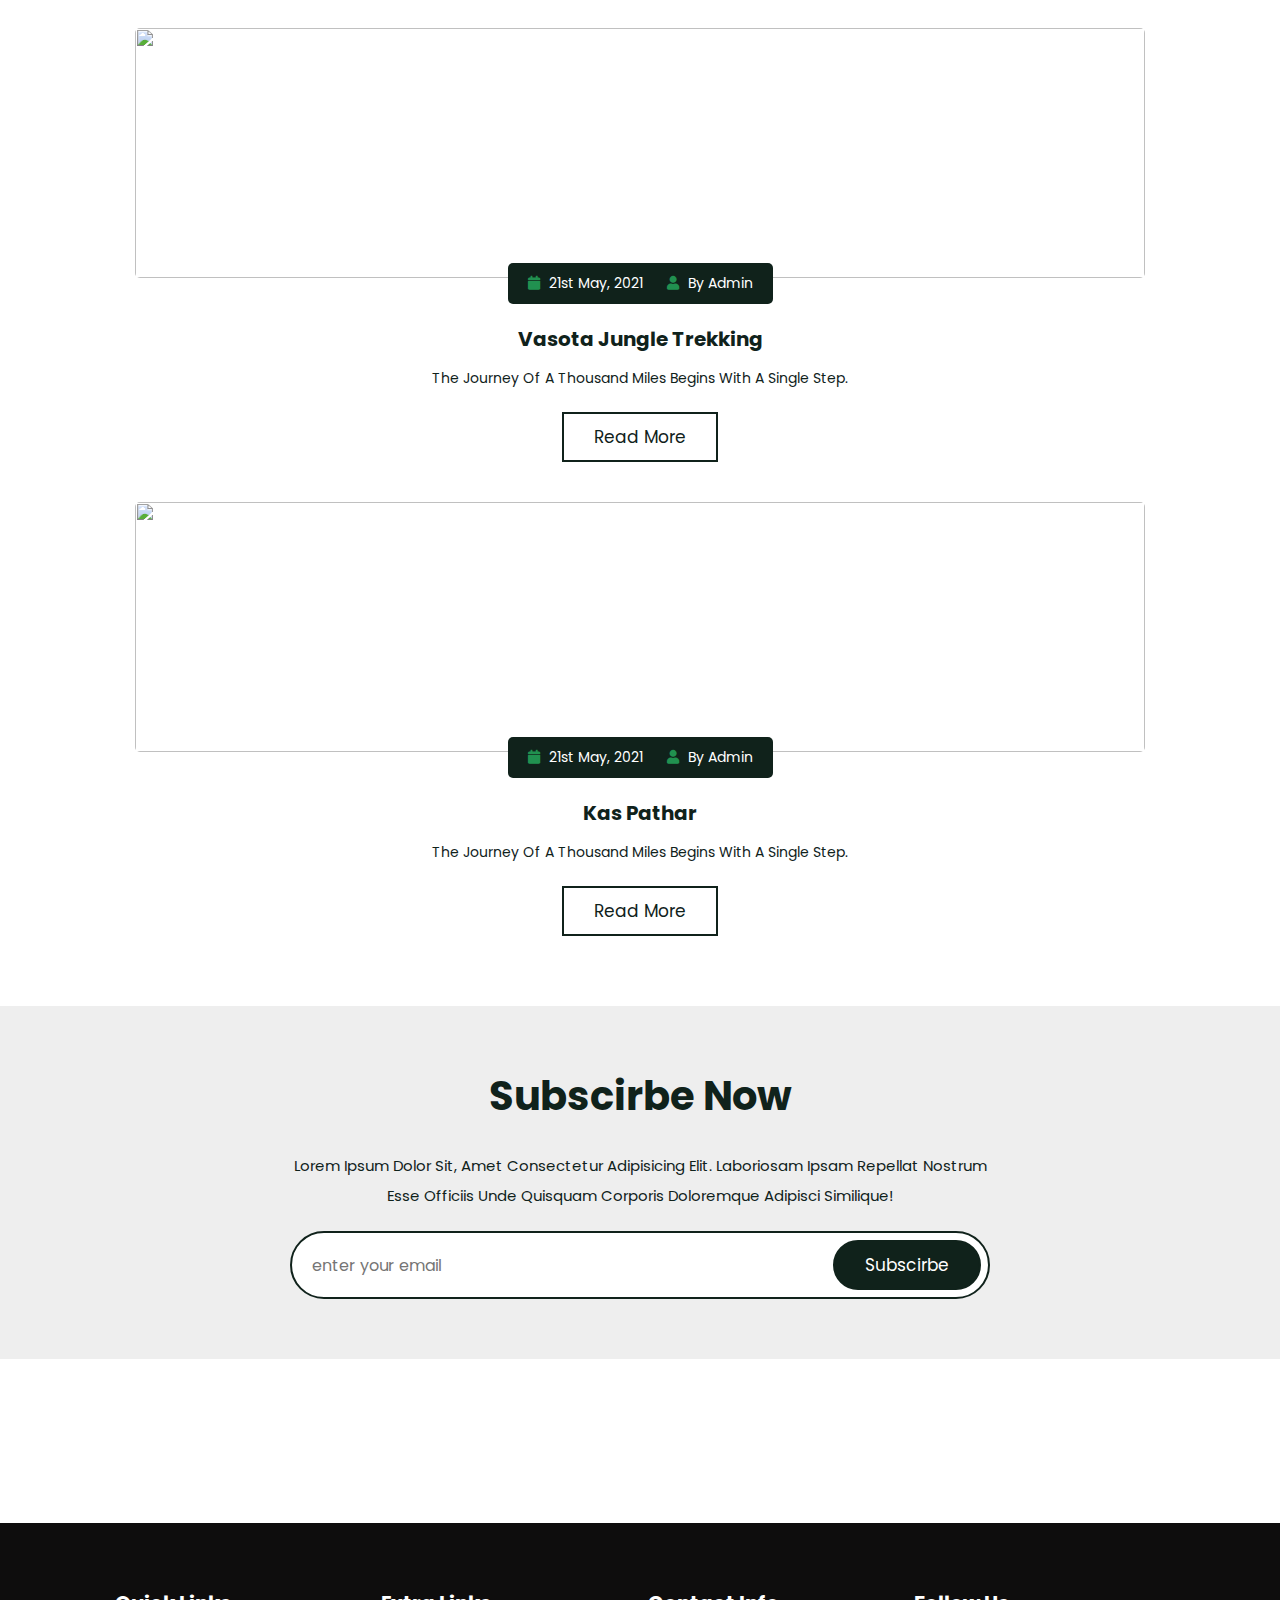
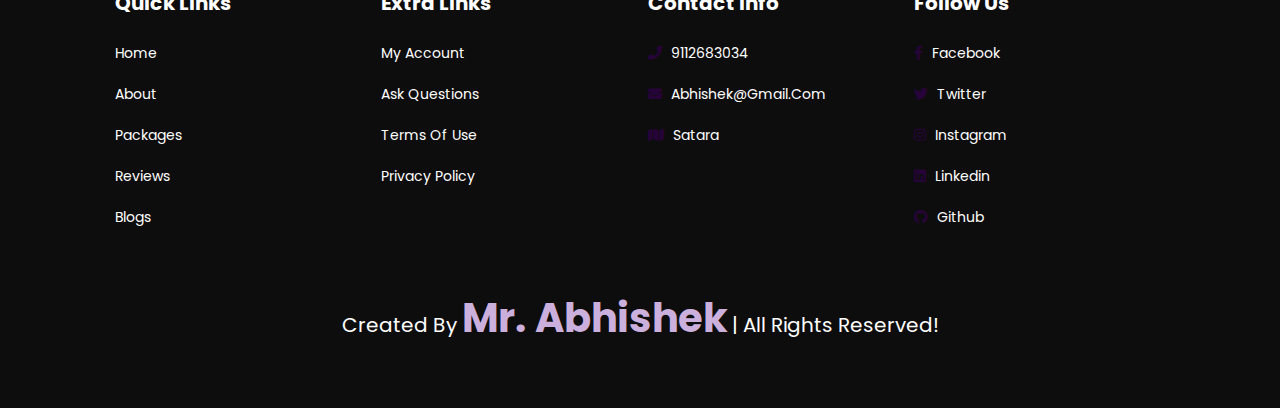
==== commit e73b44f2: "Update index.html" ====
--- a/index.html
+++ b/index.html
@@ -98,21 +98,22 @@
     <div class="box-container">
 
         <div class="box">
-            <img src="E:\Project\images\trekking.jfif" alt="">
+            <img src="images/trekking.jfif" alt="">
             <h3>Trekking</h3>
             <p>“We travel not to escape life, but for life not to escape us.”</p>
             <a href="form.html" class="btn">read more</a>
         </div>
 
         <div class="box">
-            <img src="E:\Project\images\rappelling (1).jfif" alt="">
+            <img src="images/rappelling (1).jfif" alt="">
+		
             <h3>Rappeling</h3>
             <p>“We travel not to escape life, but for life not to escape us.”</p>
             <a href="form.html" class="btn">read more</a>
         </div>
 
         <div class="box">
-            <img src="E:\Project\images\camping.jfif" alt="">
+            <img src="images/camping.jfif" alt="">
             <h3>Camping</h3>
             <p>“We travel not to escape life, but for life not to escape us.”</p>
             <a href="form.html" class="btn">read more</a>
@@ -153,7 +154,7 @@
 
         <div class="box">
             <div class="image">
-                <img src="E:\Project\images\vasota.jfif" alt="">
+                <img src="E:/Project/images/vasota.jfif" alt="">
             </div>
             <div class="content">
                 <h3>Vasota Jungle Trekking</h3>
@@ -548,4 +549,4 @@
 <script src="travel.js"></script>
 
 </body>
-</html>+</html>
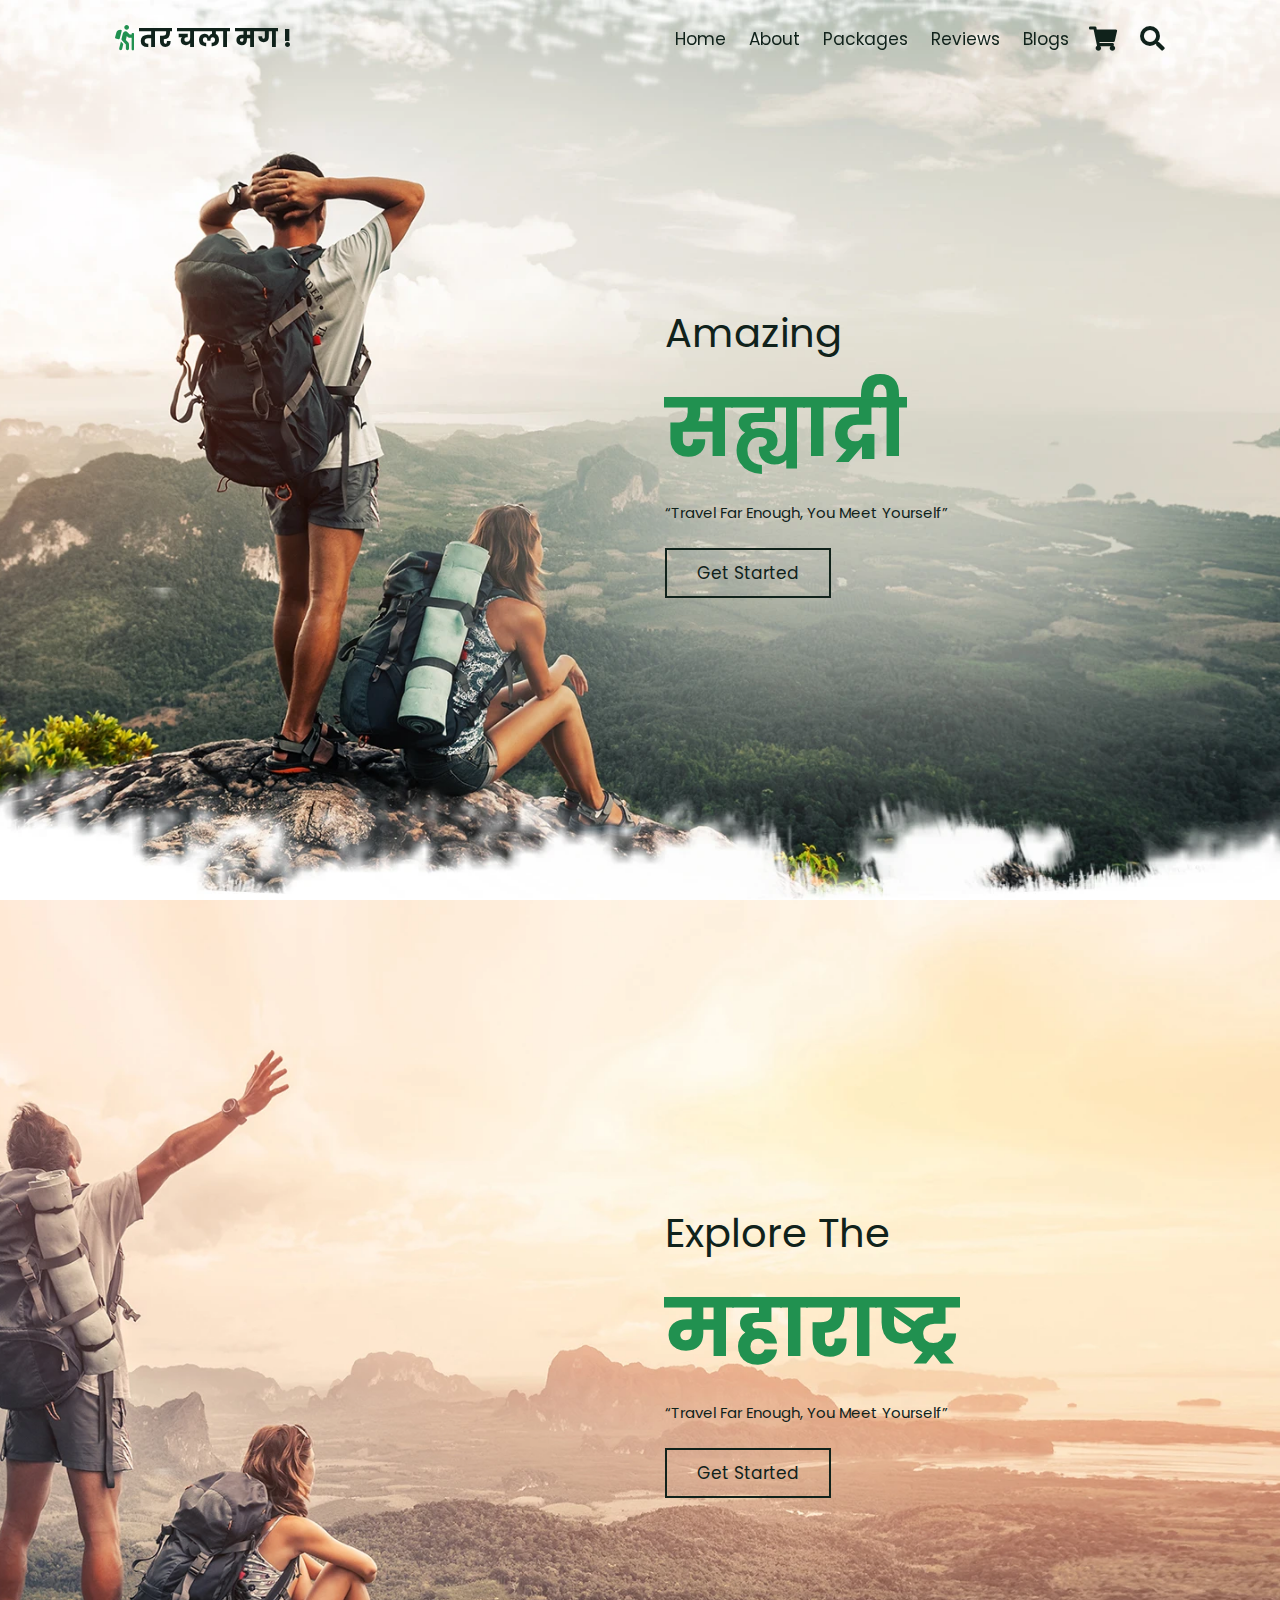
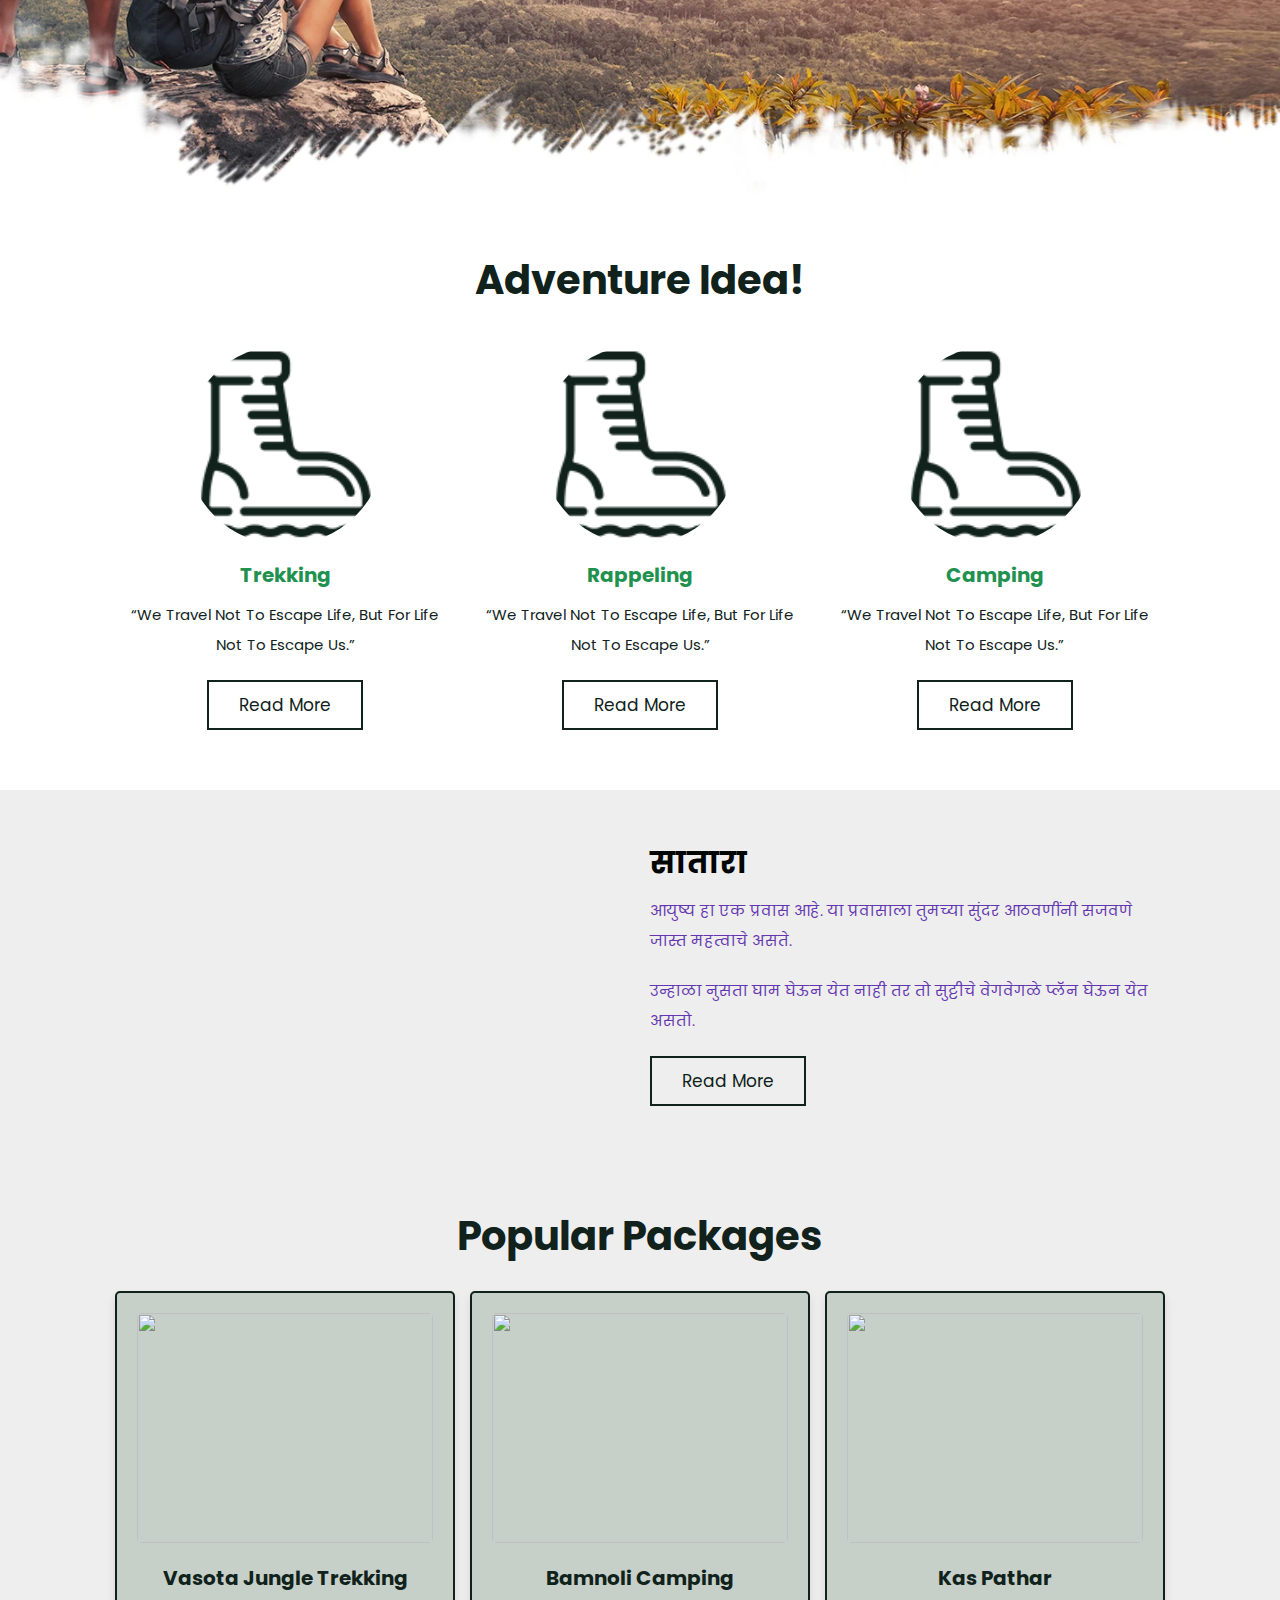
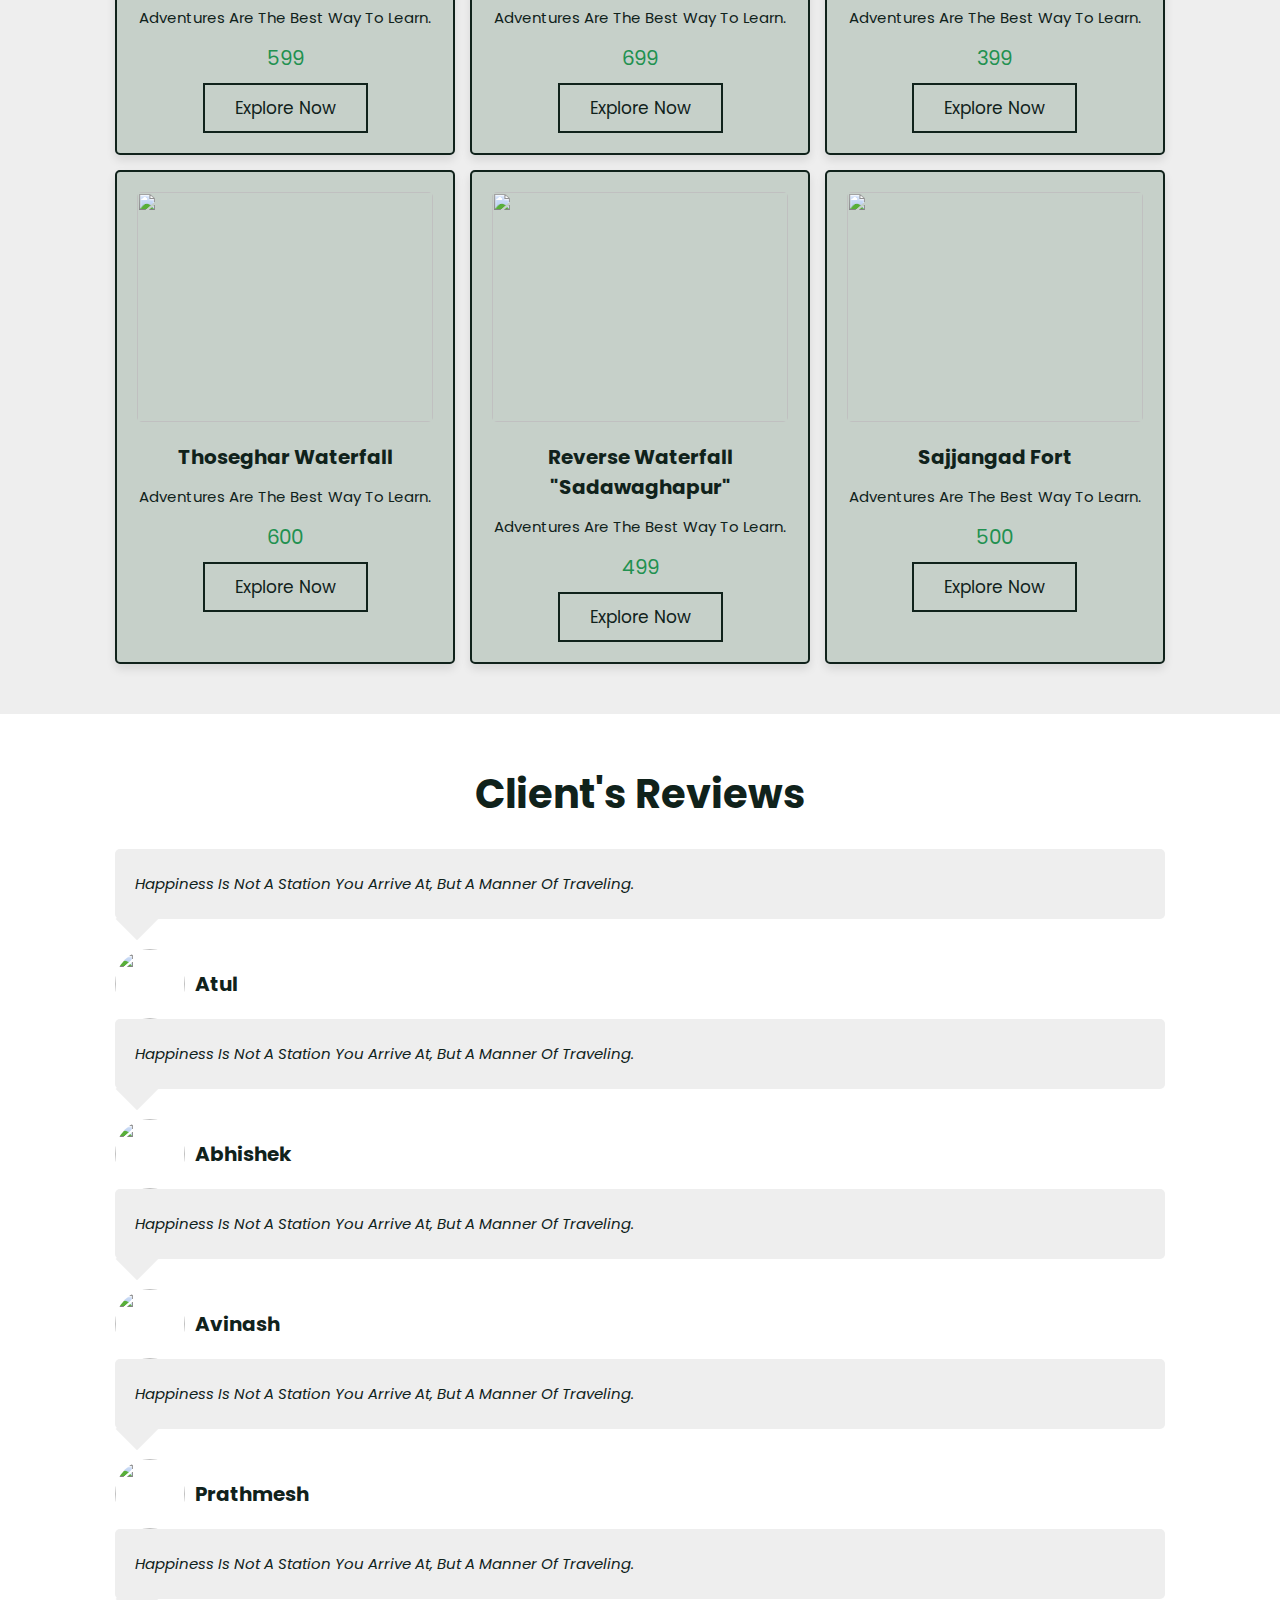
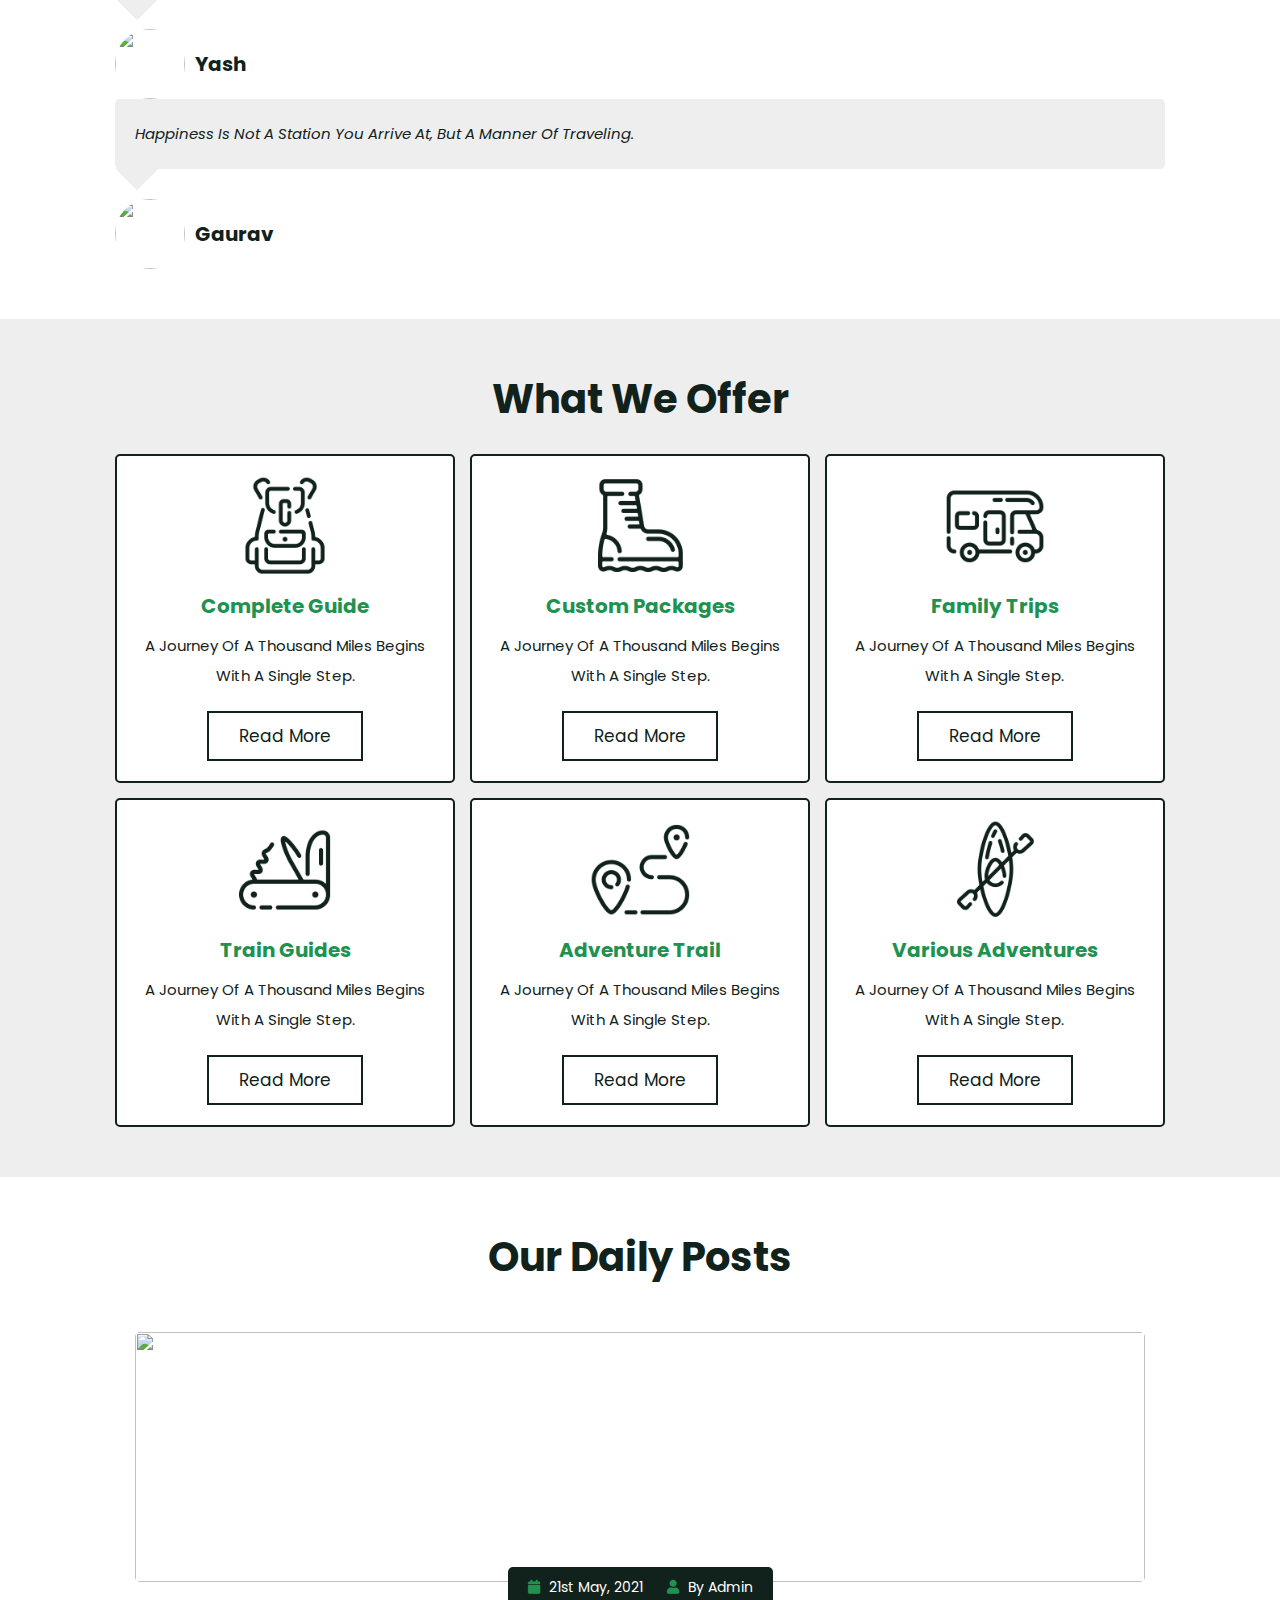
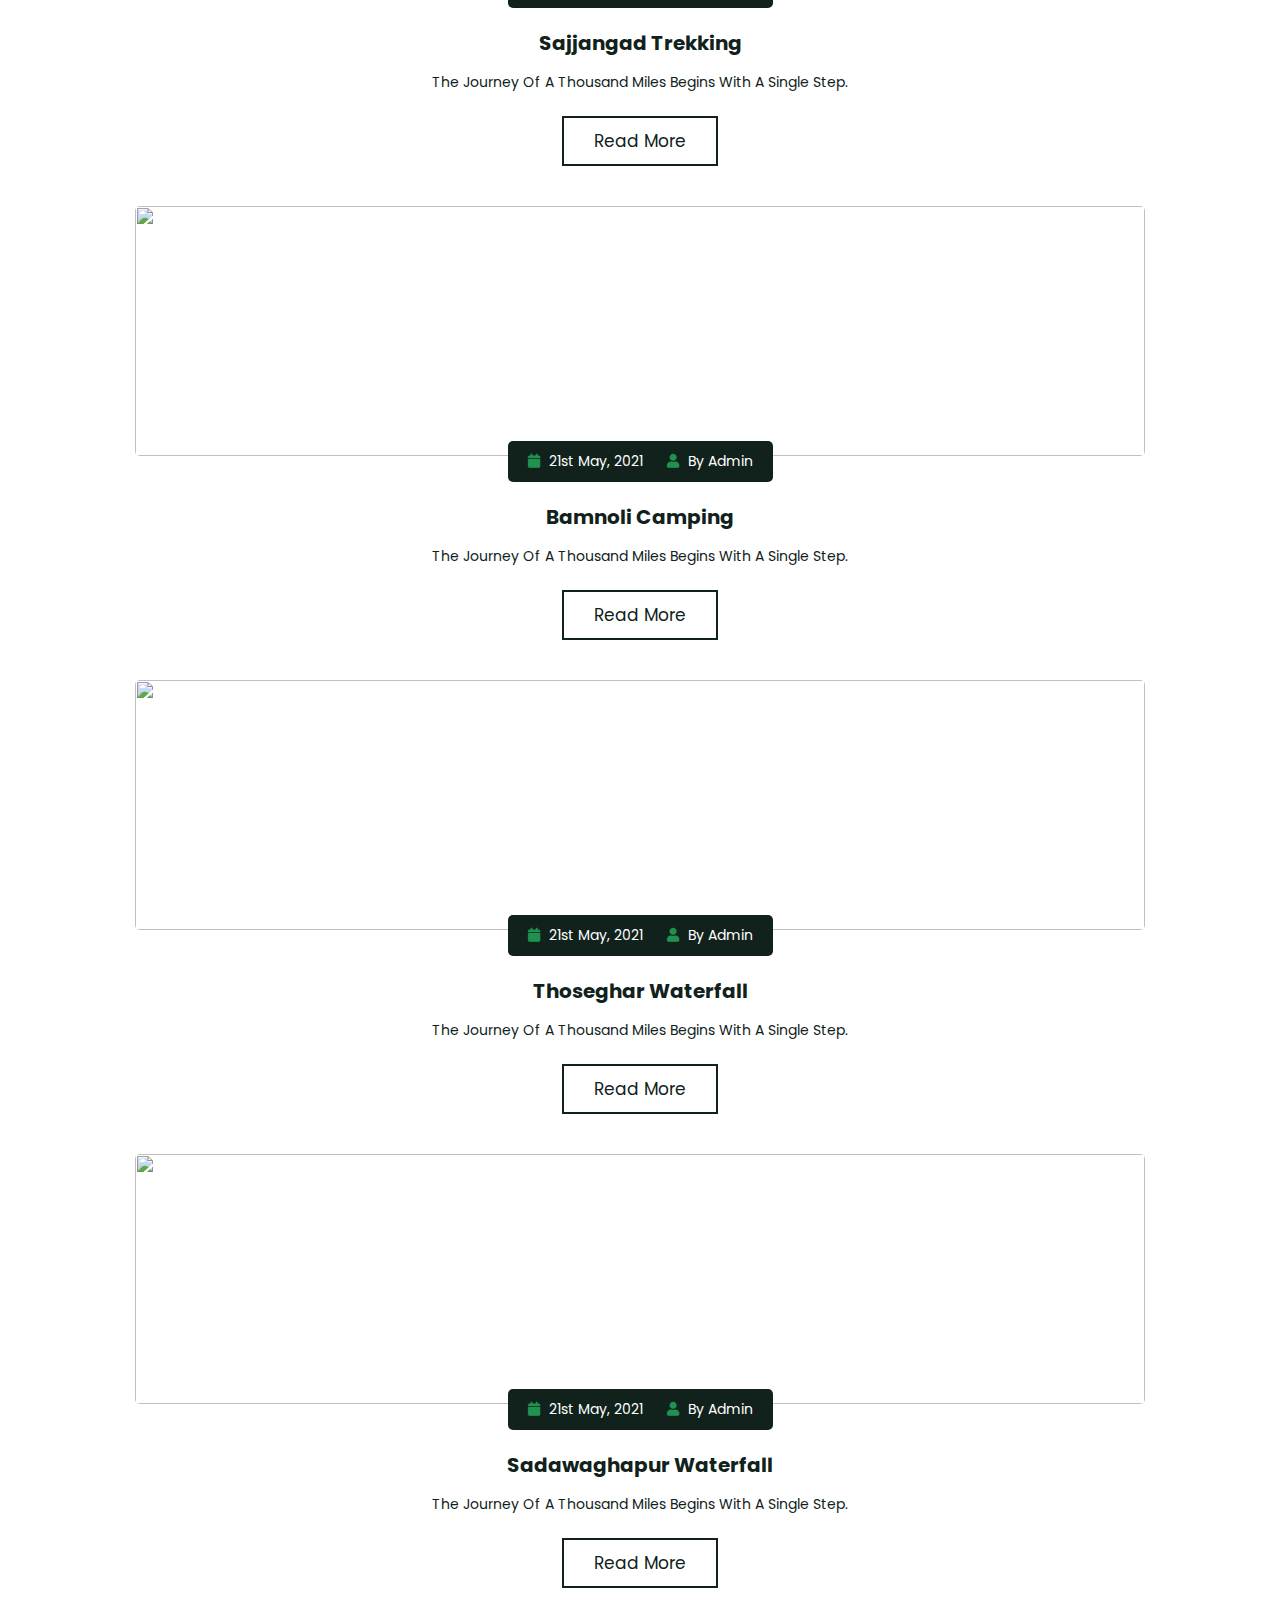
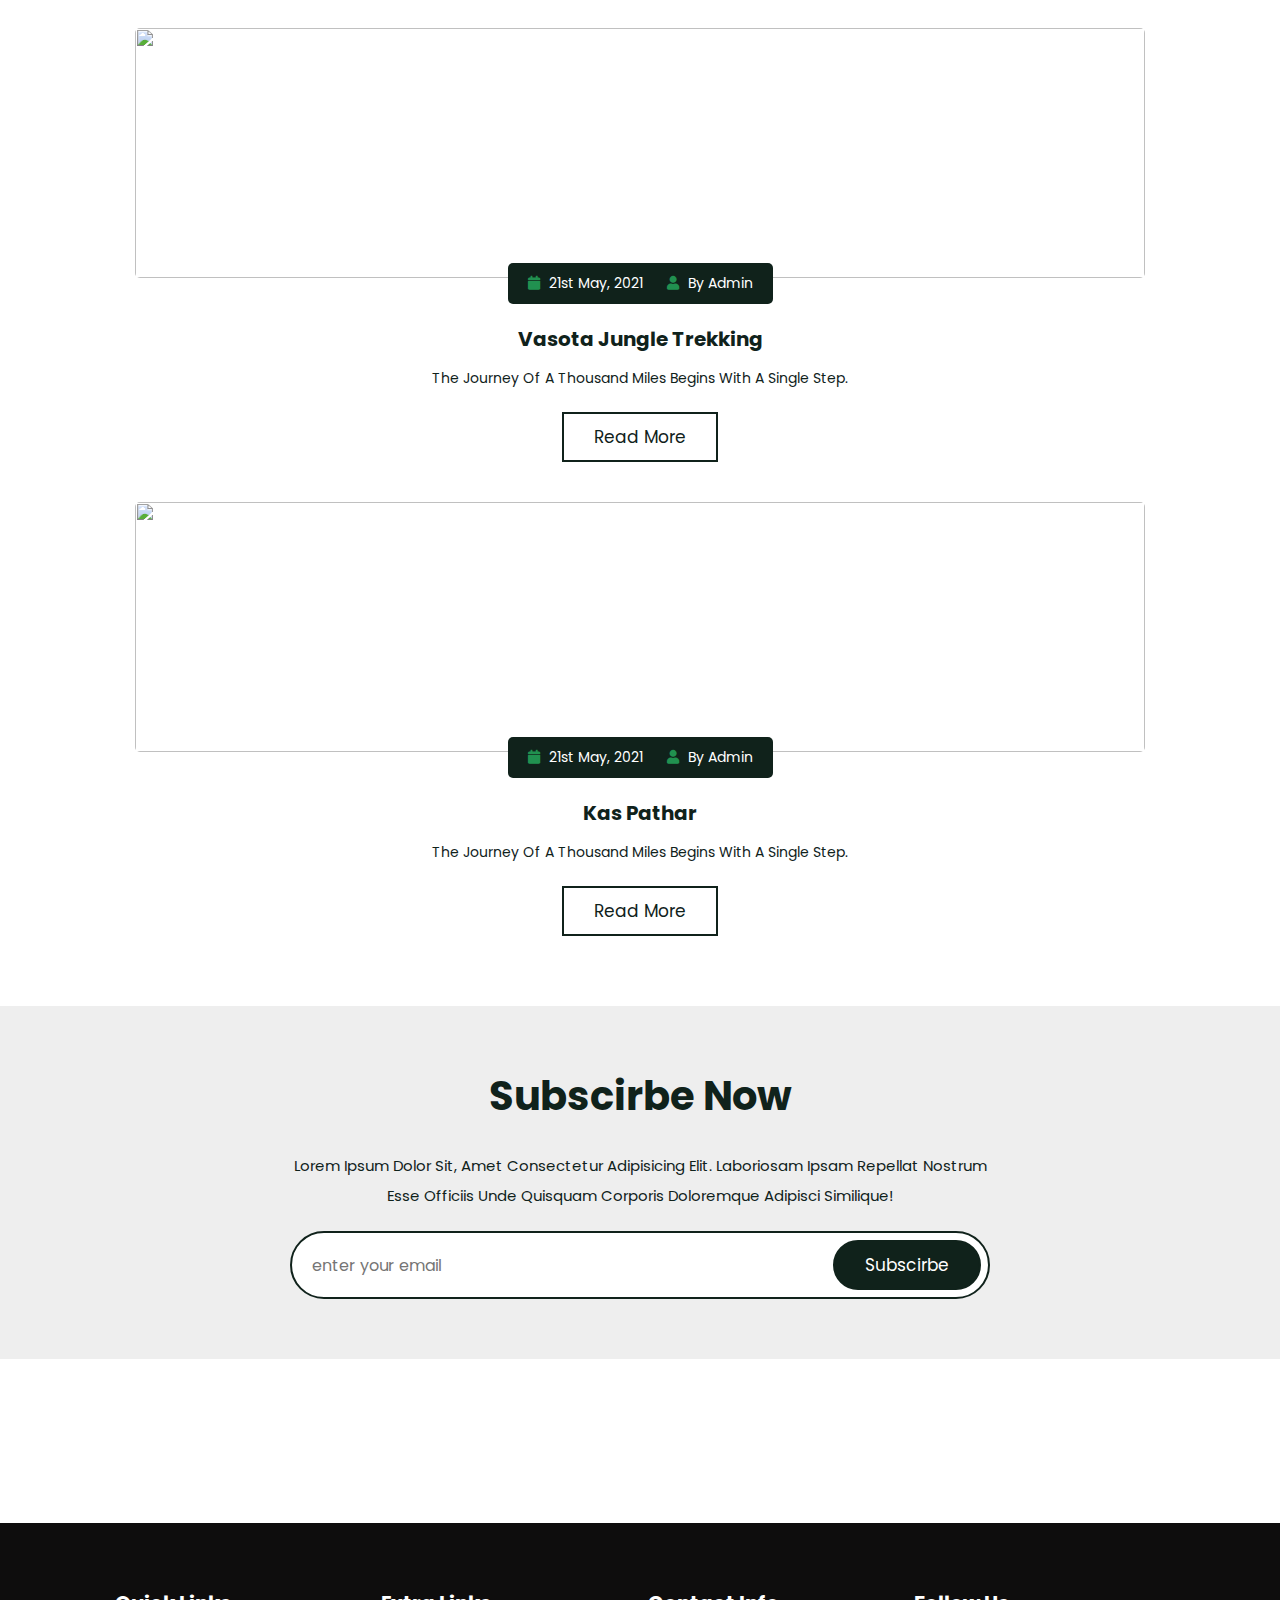
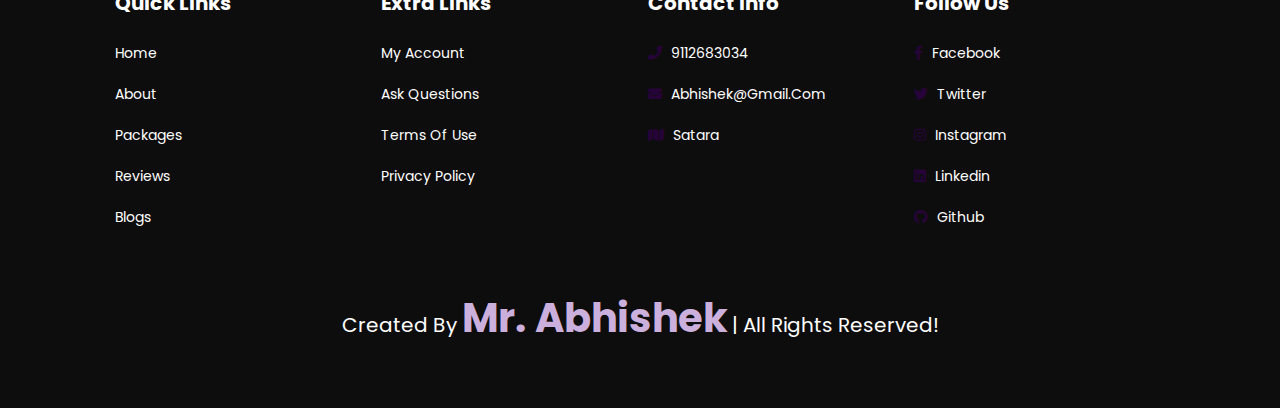
==== commit f0a72377: "Update index.html" ====
--- a/index.html
+++ b/index.html
@@ -98,14 +98,14 @@
     <div class="box-container">
 
         <div class="box">
-            <img src="images/trekking.jfif" alt="">
+            <img src="images/serv-2.png" alt="">
             <h3>Trekking</h3>
             <p>“We travel not to escape life, but for life not to escape us.”</p>
             <a href="form.html" class="btn">read more</a>
         </div>
 
         <div class="box">
-            <img src="images/rappelling (1).jfif" alt="">
+            <img src="images/serv-2.png" alt="">
 		
             <h3>Rappeling</h3>
             <p>“We travel not to escape life, but for life not to escape us.”</p>
@@ -113,7 +113,7 @@
         </div>
 
         <div class="box">
-            <img src="images/camping.jfif" alt="">
+            <img src="images/serv-2.png"" alt="">
             <h3>Camping</h3>
             <p>“We travel not to escape life, but for life not to escape us.”</p>
             <a href="form.html" class="btn">read more</a>
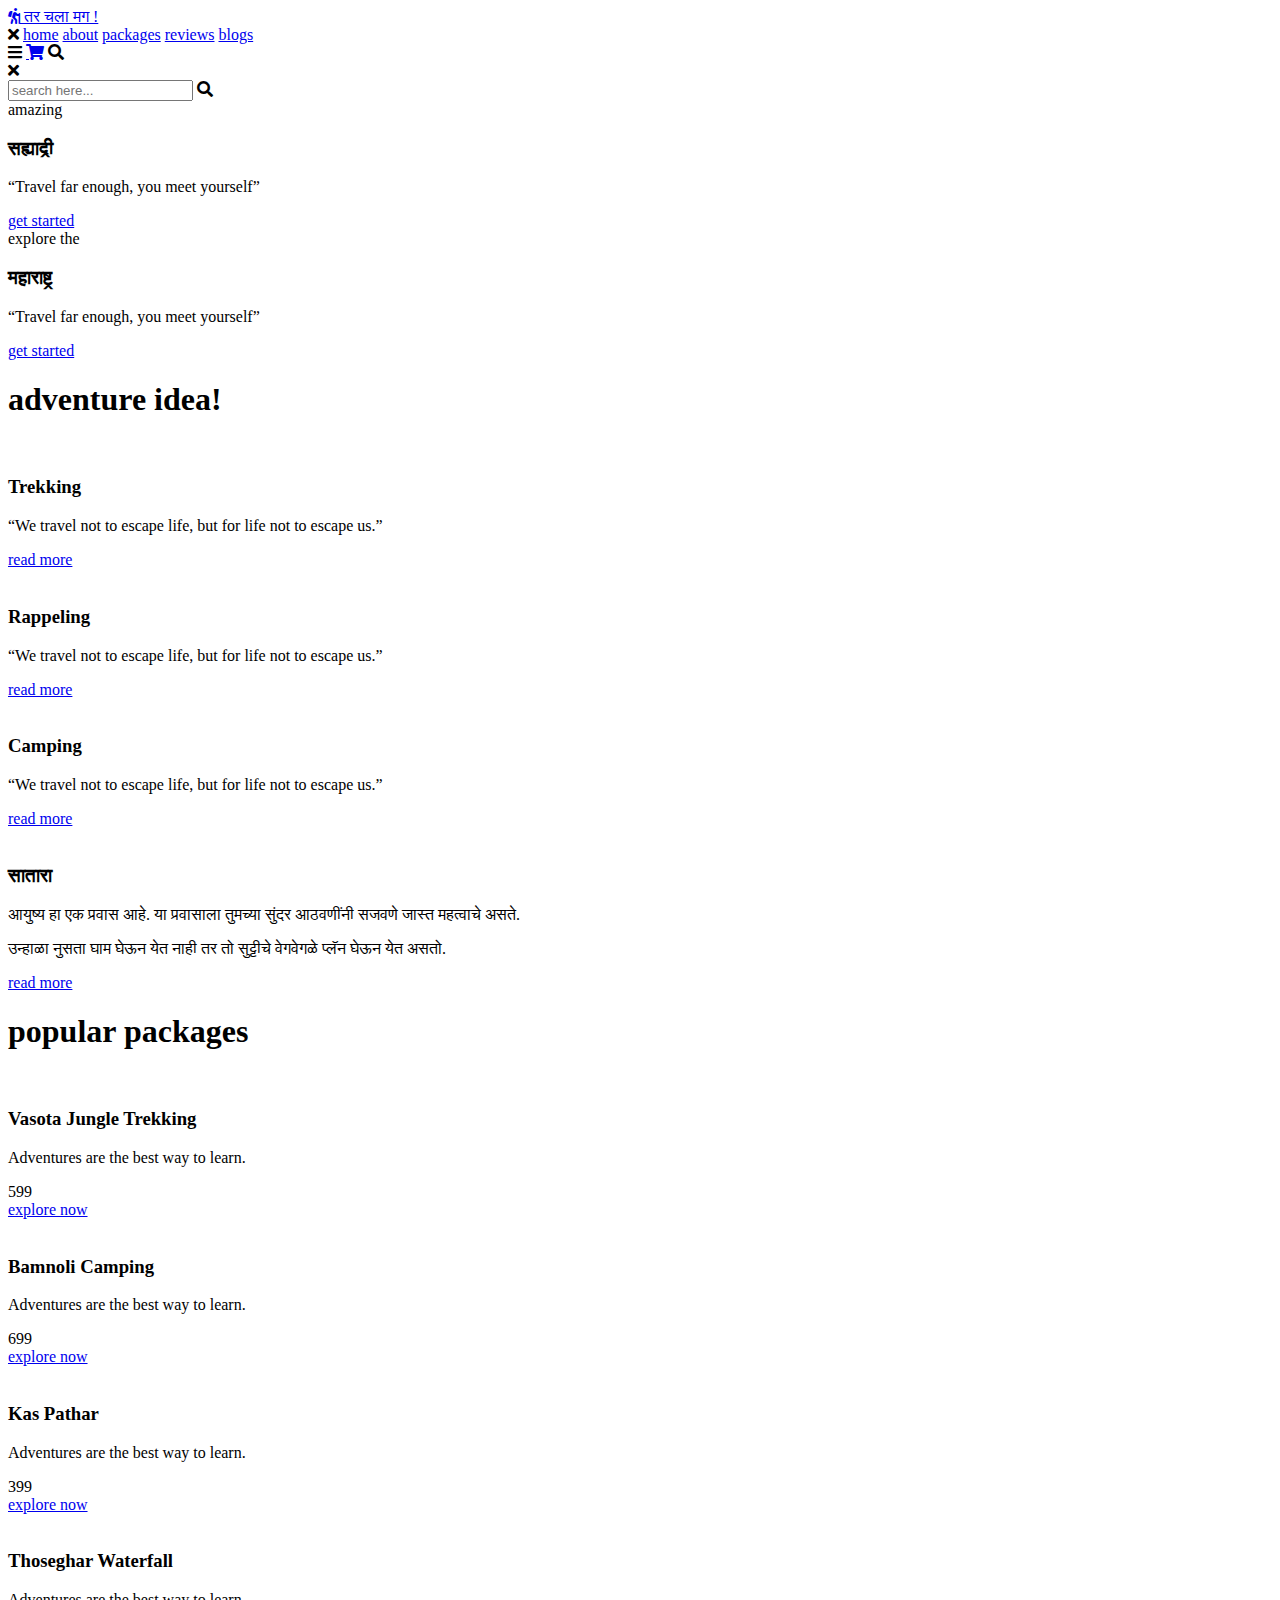
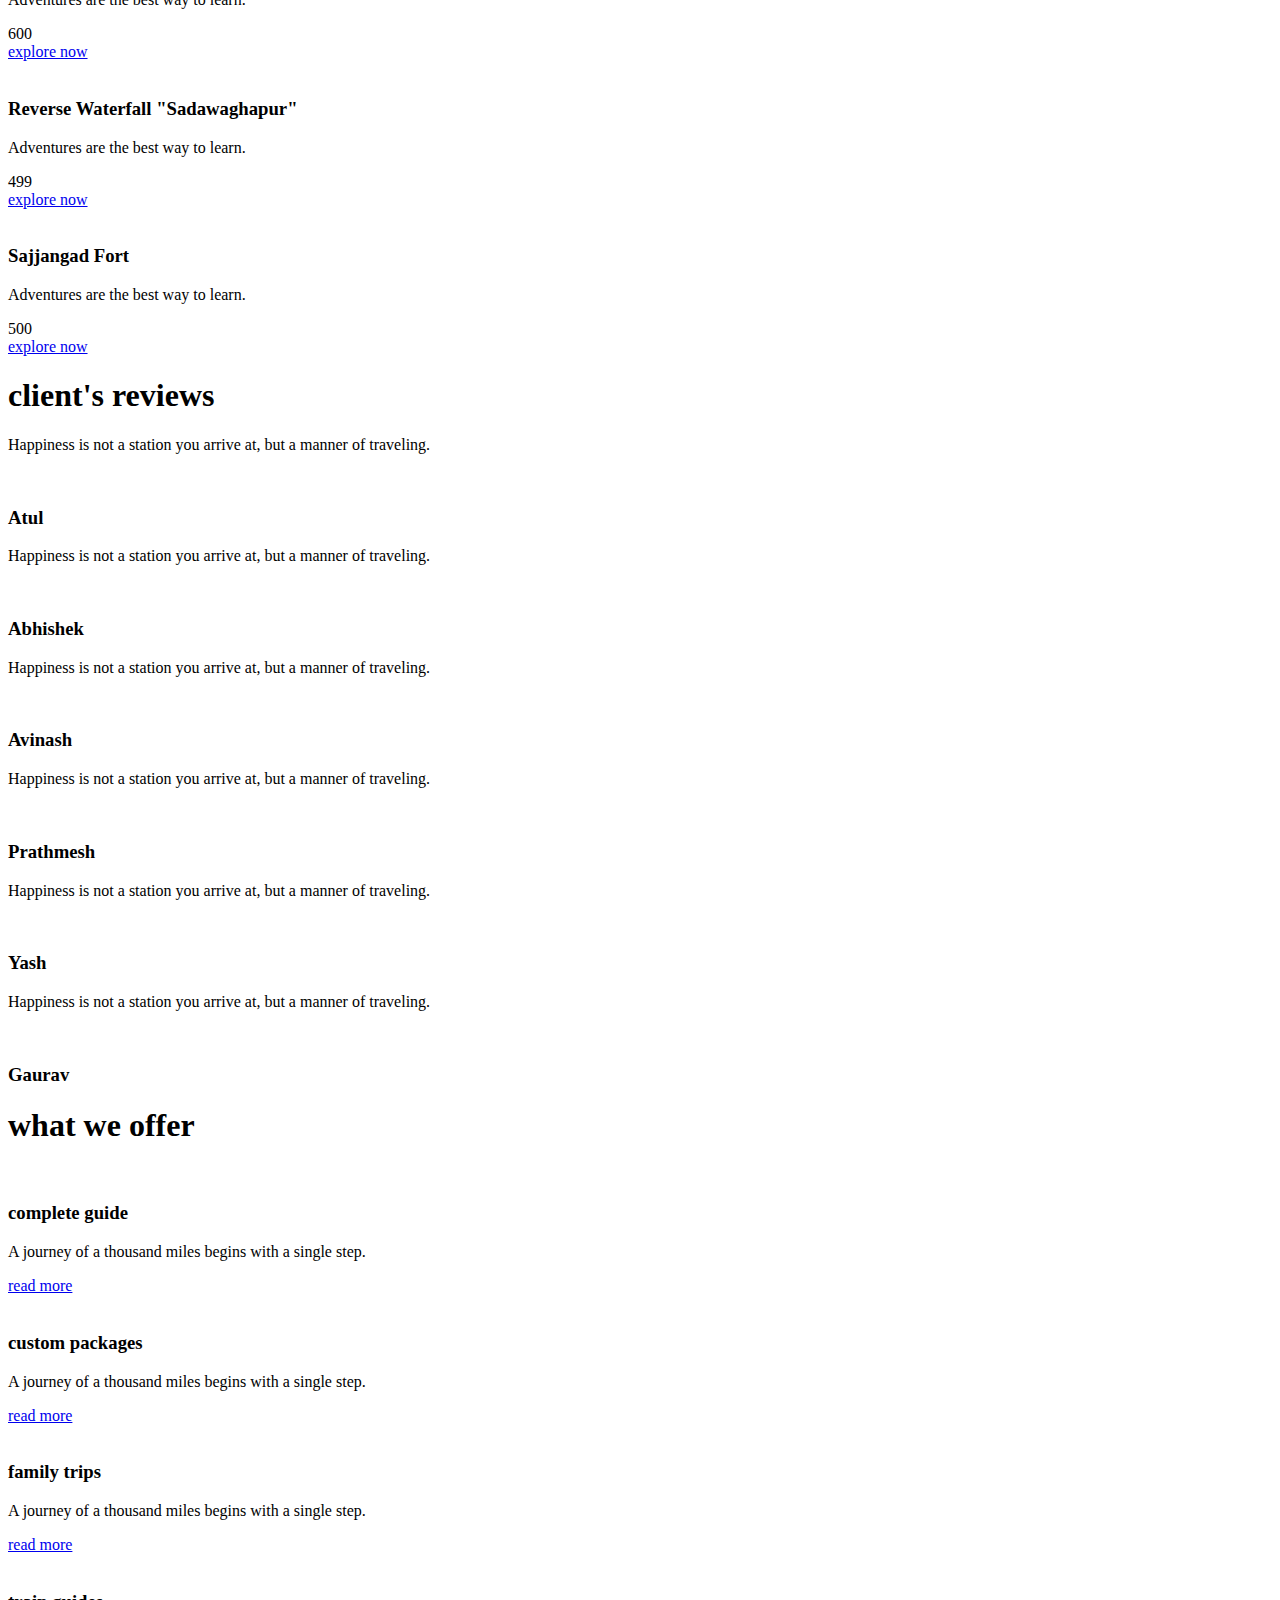
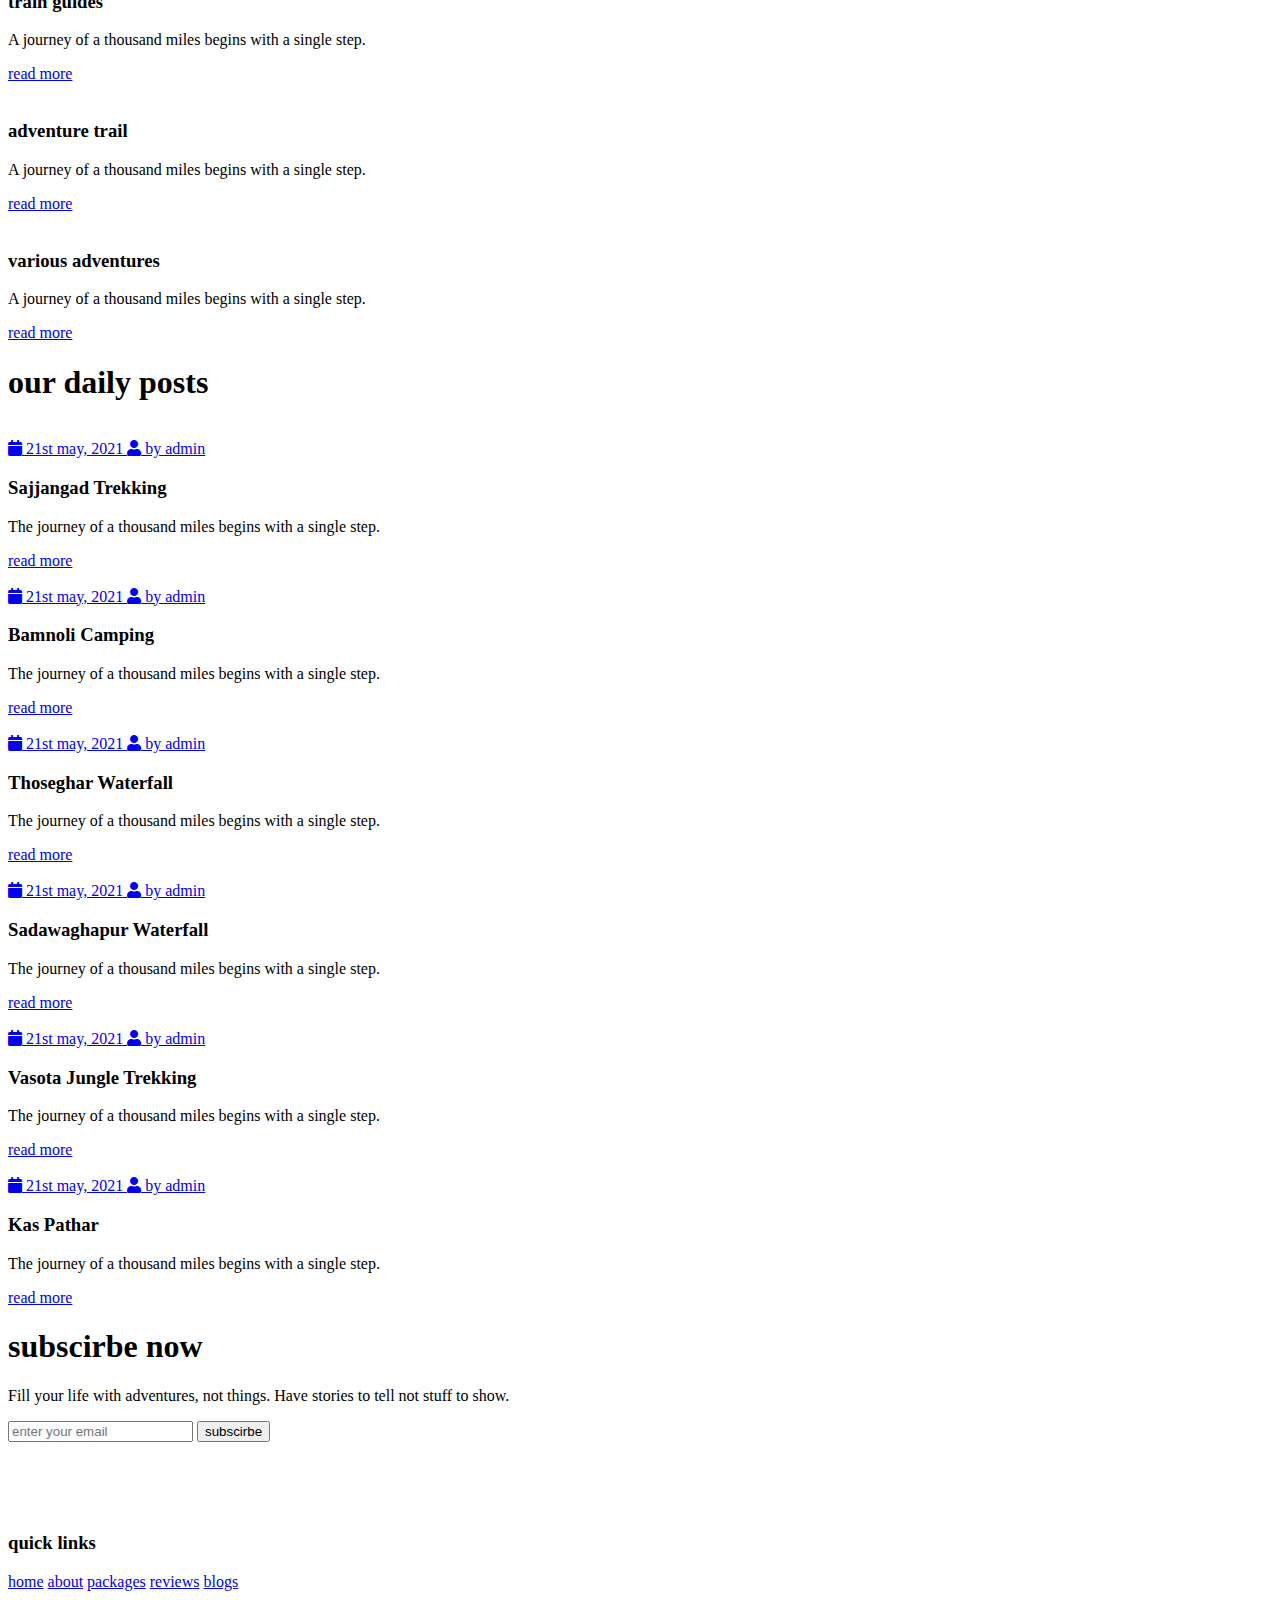
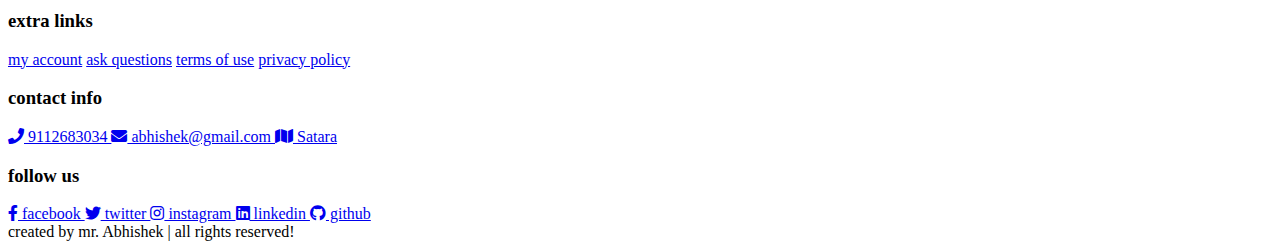
==== commit 2e462ba1: "Update index.html" ====
--- a/index.html
+++ b/index.html
@@ -98,22 +98,21 @@
     <div class="box-container">
 
         <div class="box">
-            <img src="images/serv-2.png" alt="">
+            <img src="images/trekking.jfif" alt="">
             <h3>Trekking</h3>
             <p>“We travel not to escape life, but for life not to escape us.”</p>
             <a href="form.html" class="btn">read more</a>
         </div>
 
         <div class="box">
-            <img src="images/serv-2.png" alt="">
-		
+            <img src="images\rappelling (1).jfif" alt="">
             <h3>Rappeling</h3>
             <p>“We travel not to escape life, but for life not to escape us.”</p>
             <a href="form.html" class="btn">read more</a>
         </div>
 
         <div class="box">
-            <img src="images/serv-2.png"" alt="">
+            <img src="images\camping.jfif" alt="">
             <h3>Camping</h3>
             <p>“We travel not to escape life, but for life not to escape us.”</p>
             <a href="form.html" class="btn">read more</a>
@@ -129,7 +128,7 @@
 <section class="about" id="about">
 
     <div class="image">
-        <img src="E:\Project\images\g-8.JPG" alt="">
+        <img src="images\g-8.jpg" alt="">
     </div>
 
     <div class="content">
@@ -154,7 +153,7 @@
 
         <div class="box">
             <div class="image">
-                <img src="E:/Project/images/vasota.jfif" alt="">
+                <img src="images\vasota.jfif" alt="">
             </div>
             <div class="content">
                 <h3>Vasota Jungle Trekking</h3>
@@ -166,7 +165,7 @@
 
         <div class="box">
             <div class="image">
-                <img src="E:\Project\images\bamnoli.jfif" alt="">
+                <img src="images\bamnoli.jfif" alt="">
             </div>
             <div class="content">
                 <h3>Bamnoli Camping</h3>
@@ -178,7 +177,7 @@
 
         <div class="box">
             <div class="image">
-                <img src="E:\Project\images\kas.jfif" alt="">
+                <img src="images\kas.jfif" alt="">
             </div>
             <div class="content">
                 <h3>Kas Pathar</h3>
@@ -190,7 +189,7 @@
 
         <div class="box">
             <div class="image">
-                <img src="E:\Project\images\thoseghar.jfif" alt="">
+                <img src="images\thoseghar.jfif" alt="">
             </div>
             <div class="content">
                 <h3>Thoseghar Waterfall</h3>
@@ -202,7 +201,7 @@
 
         <div class="box">
             <div class="image">
-                <img src="E:\Project\images\sada.jfif" alt="">
+                <img src="images\sada.jfif" alt="">
             </div>
             <div class="content">
                 <h3>Reverse Waterfall "Sadawaghapur"</h3>
@@ -214,7 +213,7 @@
 
         <div class="box">
             <div class="image">
-                <img src="E:\Project\images\sajjangad.jfif" alt="">
+                <img src="images\sajjangad.jfif" alt="">
             </div>
             <div class="content">
                 <h3>Sajjangad Fort</h3>
@@ -243,7 +242,7 @@
             <div class="swiper-slide slide">
                 <p class="text">Happiness is not a station you arrive at, but a manner of traveling.</p>
                 <div class="user">
-                    <img src="E:\Project\images\download.png" alt="">
+                    <img src="images\download.png" alt="">
                     <div class="info">
                         <h3>Atul</h3>
                        
@@ -254,7 +253,7 @@
             <div class="swiper-slide slide">
                 <p class="text">Happiness is not a station you arrive at, but a manner of traveling.</p>
                 <div class="user">
-                    <img src="E:\Project\images\download.png"alt="">
+                    <img src="images\download.png"alt="">
                     <div class="info">
                         <h3>Abhishek</h3>
                         
@@ -265,7 +264,7 @@
             <div class="swiper-slide slide">
                 <p class="text">Happiness is not a station you arrive at, but a manner of traveling.</p>
                 <div class="user">
-                    <img src="E:\Project\images\download.png" alt="">
+                    <img src="images\download.png" alt="">
                     <div class="info">
                         <h3>Avinash</h3>
                        
@@ -276,7 +275,7 @@
             <div class="swiper-slide slide">
                 <p class="text">Happiness is not a station you arrive at, but a manner of traveling.</p>
                 <div class="user">
-                    <img src="E:\Project\images\download.png" alt="">
+                    <img src="images\download.png" alt="">
                     <div class="info">
                         <h3>Prathmesh</h3>
                         
@@ -287,7 +286,7 @@
             <div class="swiper-slide slide">
                 <p class="text">Happiness is not a station you arrive at, but a manner of traveling.</p>
                 <div class="user">
-                    <img src="E:\Project\images\download.png" alt="">
+                    <img src="images\download.png" alt="">
                     <div class="info">
                         <h3>Yash</h3>
                        
@@ -298,7 +297,7 @@
             <div class="swiper-slide slide">
                 <p class="text">Happiness is not a station you arrive at, but a manner of traveling.</p>
                 <div class="user">
-                    <img src="E:\Project\images\download.png" alt="">
+                    <img src="images\download.png" alt="">
                     <div class="info">
                         <h3>Gaurav</h3>
                         
@@ -384,7 +383,7 @@
         <div class="swiper-wrapper">
 
             <div class="swiper-slide slide">
-                <img src="E:\Project\images\sajjangad.jfif" alt="">
+                <img src="images\sajjangad.jfif" alt="">
                 <div class="icons">
                     <a href="#"> <i class="fas fa-calendar"></i> 21st may, 2021 </a>
                     <a href="#"> <i class="fas fa-user"></i> by admin </a>
@@ -395,7 +394,7 @@
             </div>
 
             <div class="swiper-slide slide">
-                <img src="E:\Project\images\bamnoli.jfif" alt="">
+                <img src="images\bamnoli.jfif" alt="">
                 <div class="icons">
                     <a href="#"> <i class="fas fa-calendar"></i> 21st may, 2021 </a>
                     <a href="#"> <i class="fas fa-user"></i> by admin </a>
@@ -406,7 +405,7 @@
             </div>
 
             <div class="swiper-slide slide">
-                <img src="E:\Project\images\thoseghar.jfif" alt="">
+                <img src="images\thoseghar.jfif" alt="">
                 <div class="icons">
                     <a href="#"> <i class="fas fa-calendar"></i> 21st may, 2021 </a>
                     <a href="#"> <i class="fas fa-user"></i> by admin </a>
@@ -417,7 +416,7 @@
             </div>
 
             <div class="swiper-slide slide">
-                <img src="E:\Project\images\sada.jfif" alt="">
+                <img src="images\sada.jfif" alt="">
                 <div class="icons">
                     <a href="#"> <i class="fas fa-calendar"></i> 21st may, 2021 </a>
                     <a href="#"> <i class="fas fa-user"></i> by admin </a>
@@ -428,7 +427,7 @@
             </div>
 
             <div class="swiper-slide slide">
-                <img src="E:\Project\images\vasota.jfif" alt="">
+                <img src="images\vasota.jfif" alt="">
                 <div class="icons">
                     <a href="#"> <i class="fas fa-calendar"></i> 21st may, 2021 </a>
                     <a href="#"> <i class="fas fa-user"></i> by admin </a>
@@ -439,7 +438,7 @@
             </div>
 
             <div class="swiper-slide slide">
-                <img src="E:\Project\images\kas.jfif" alt="">
+                <img src="images\kas.jfif" alt="">
                 <div class="icons">
                     <a href="#"> <i class="fas fa-calendar"></i> 21st may, 2021 </a>
                     <a href="#"> <i class="fas fa-user"></i> by admin </a>
@@ -463,7 +462,7 @@
 
     <div class="content">
         <h1 class="heading">subscirbe now</h1>
-        <p>Lorem ipsum dolor sit, amet consectetur adipisicing elit. Laboriosam ipsam repellat nostrum esse officiis unde quisquam corporis doloremque adipisci similique!</p>
+        <p> Fill your life with adventures, not things. Have stories to tell not stuff to show.</p>
         <form action="">
             <input type="email" name="" placeholder="enter your email" id="" class="email">
             <input type="submit" value="subscirbe" class="btn">
